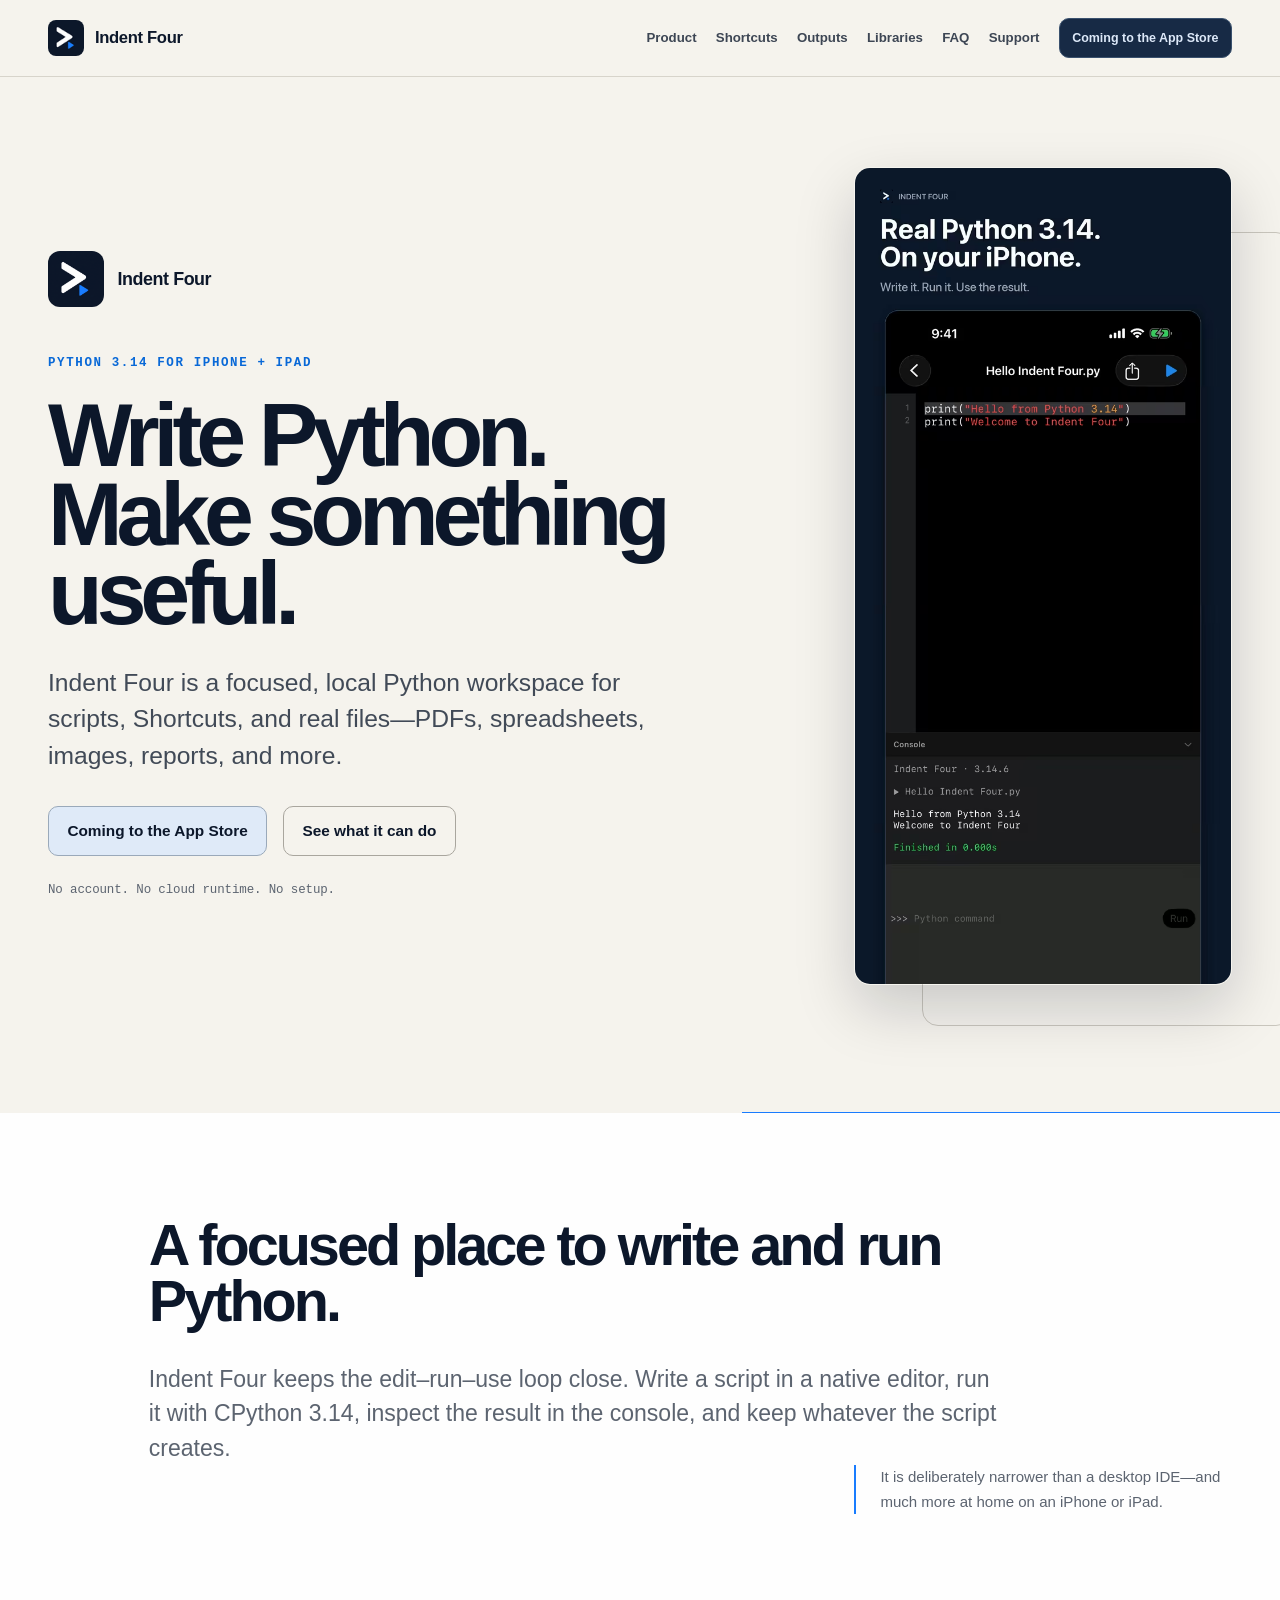
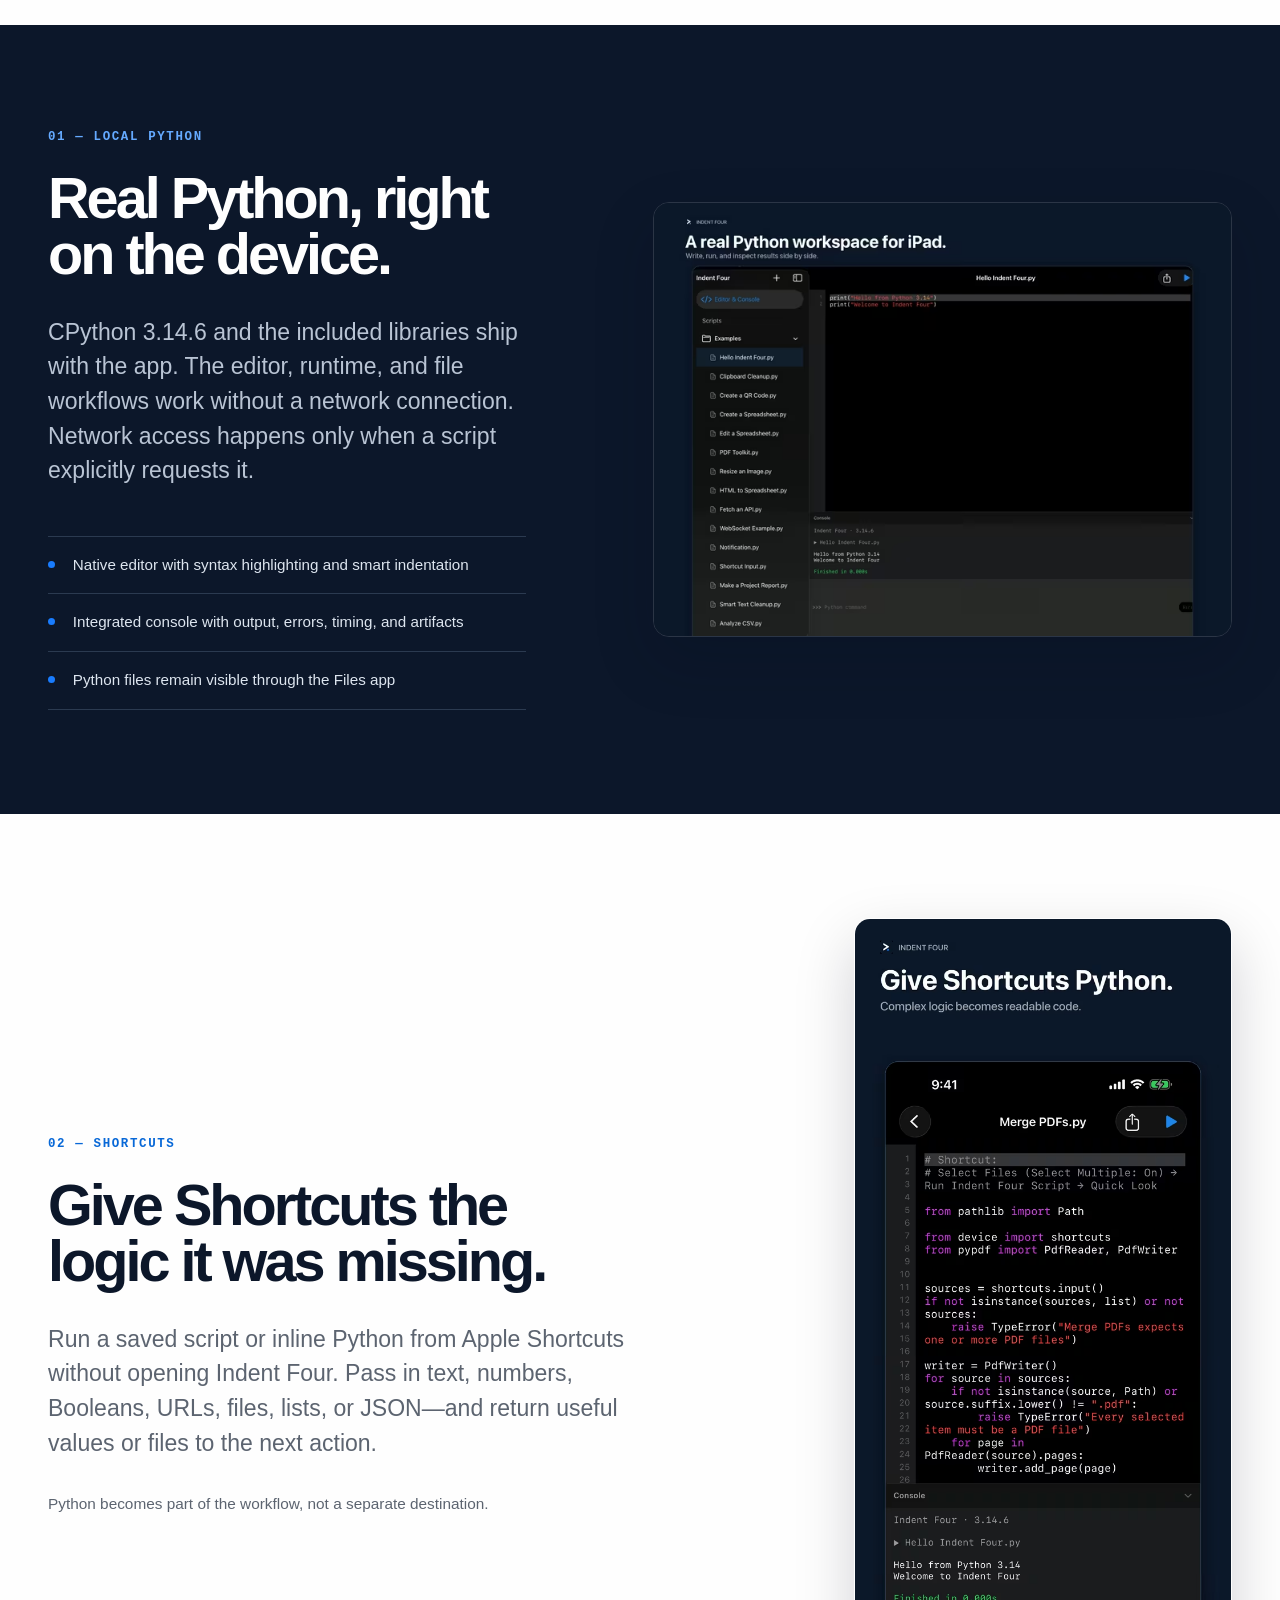
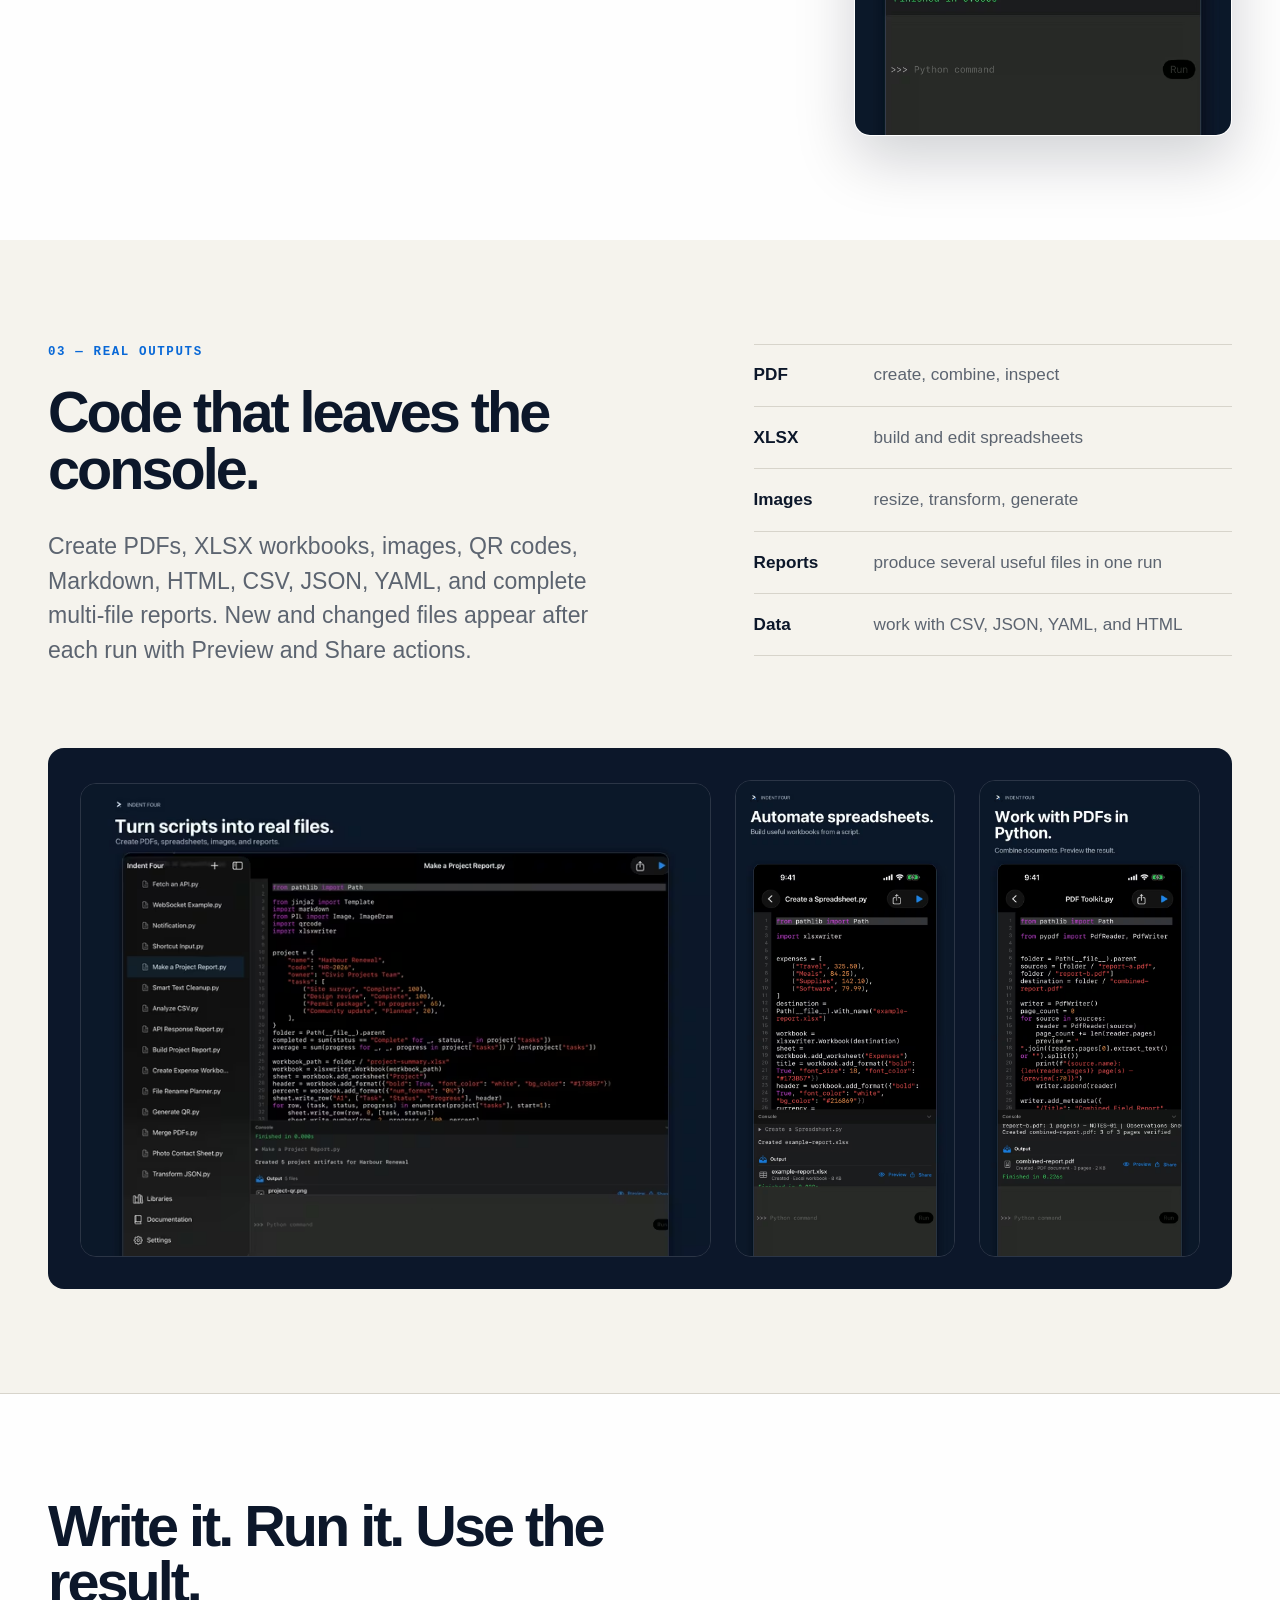
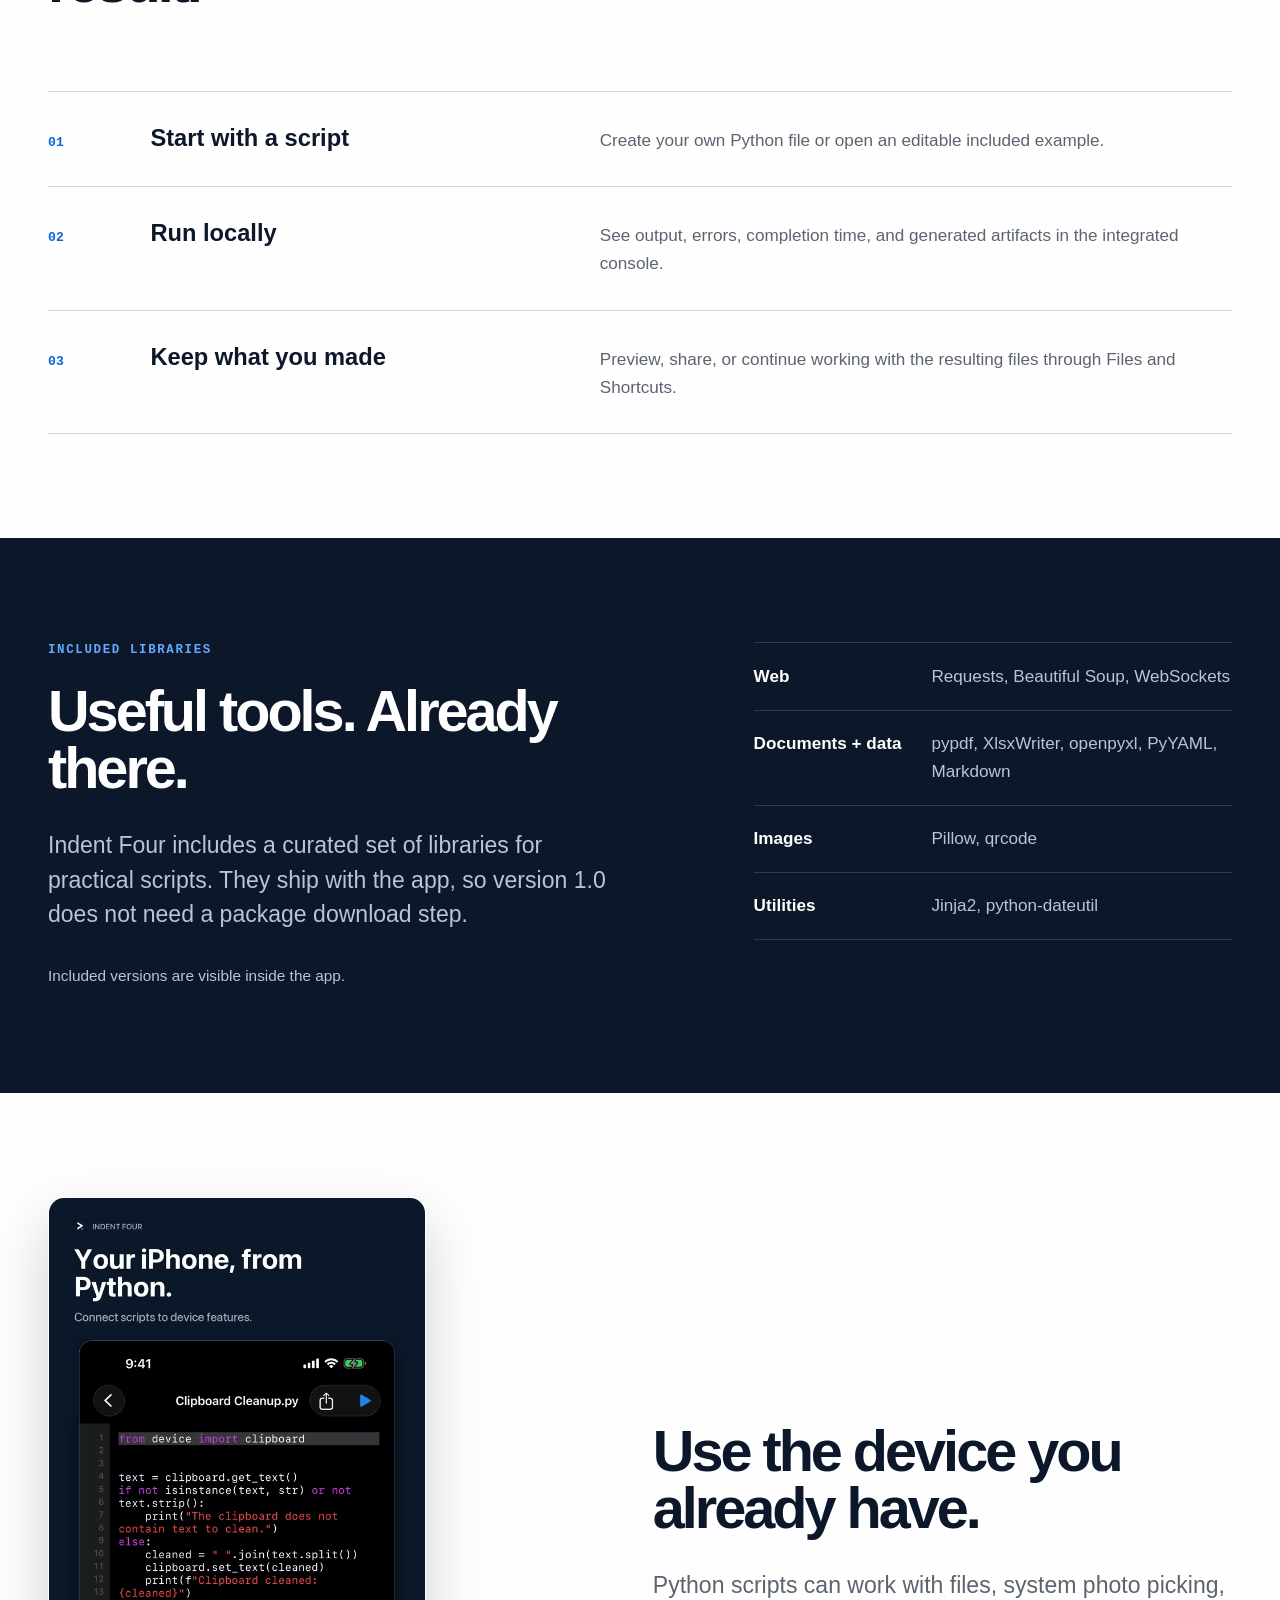
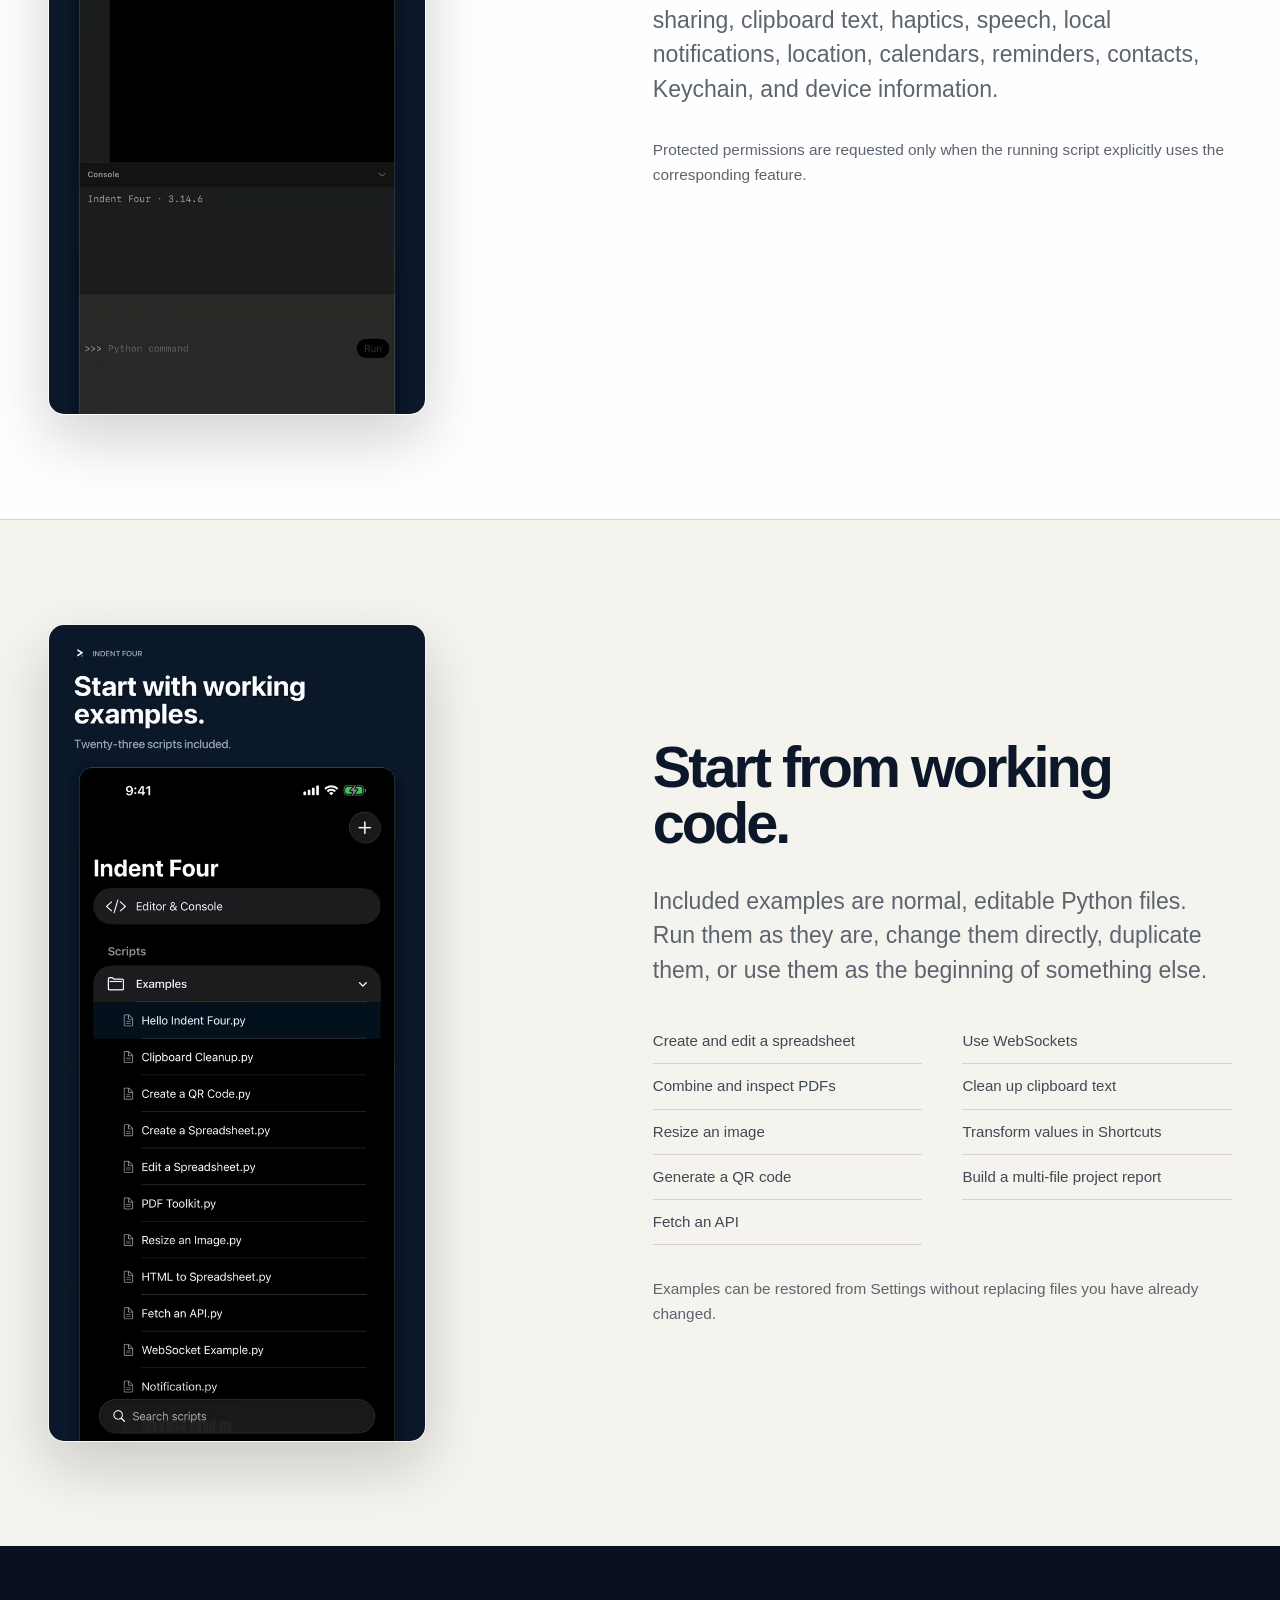
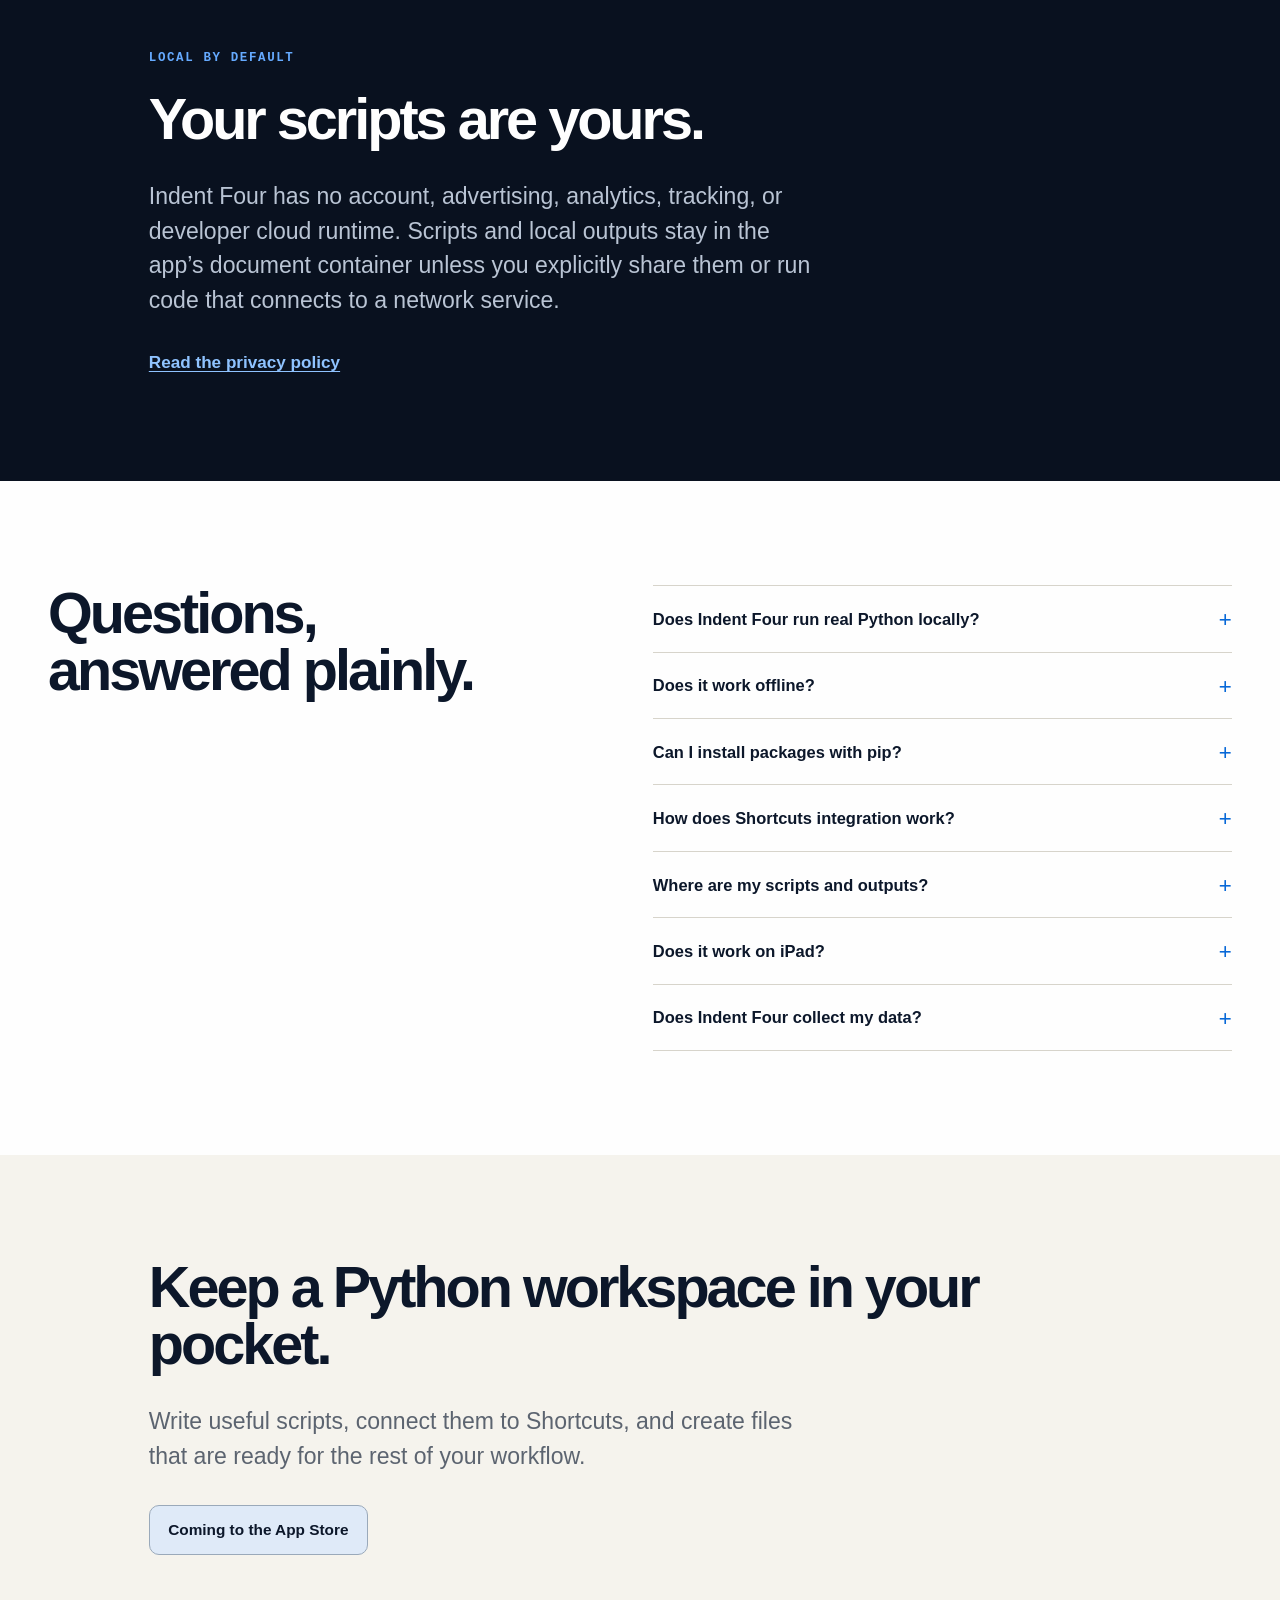
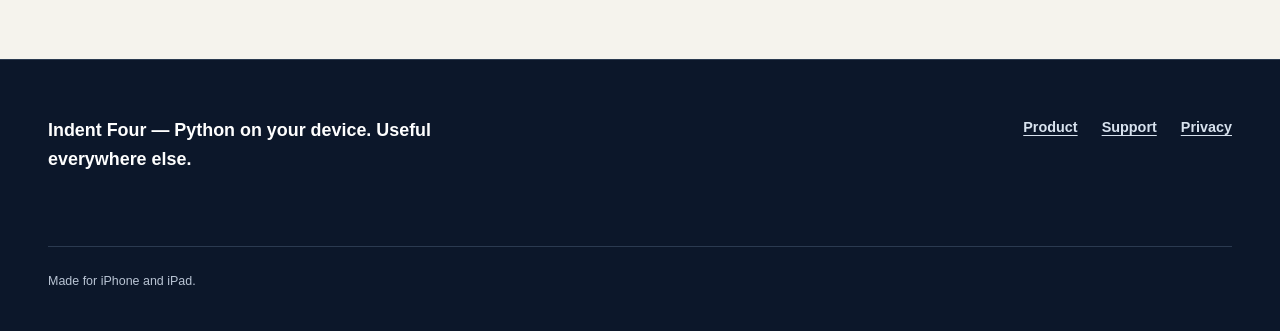
==== index.html @ c5162236 "Build Indent Four production website" ====
<!DOCTYPE html>
<html lang="en">
  <head>
    <meta charset="utf-8">
    <meta name="viewport" content="width=device-width, initial-scale=1">
    <script>document.documentElement.classList.add("js");</script>
    <title>Indent Four — Python 3.14 IDE for iPhone and iPad</title>
    <meta name="description" content="Write and run Python 3.14 locally, automate with Shortcuts, and create PDFs, spreadsheets, images, and reports on iPhone and iPad.">
    <link rel="canonical" href="https://indentfour.app/">

    <meta property="og:type" content="website">
    <meta property="og:site_name" content="Indent Four">
    <meta property="og:title" content="Indent Four — Python 3.14 IDE for iPhone and iPad">
    <meta property="og:description" content="Write and run Python 3.14 locally, automate with Shortcuts, and create PDFs, spreadsheets, images, and reports on iPhone and iPad.">
    <meta property="og:url" content="https://indentfour.app/">
    <meta property="og:image" content="https://indentfour.app/assets/images/social-card.png">
    <meta property="og:image:type" content="image/png">
    <meta property="og:image:width" content="1200">
    <meta property="og:image:height" content="630">
    <meta property="og:image:alt" content="Indent Four app icon beside a real iPad workspace screenshot">
    <meta name="twitter:card" content="summary_large_image">
    <meta name="twitter:title" content="Indent Four — Python 3.14 for iPhone and iPad">
    <meta name="twitter:description" content="Write and run Python locally, automate with Shortcuts, and create useful files.">
    <meta name="twitter:image" content="https://indentfour.app/assets/images/social-card.png">
    <meta name="twitter:image:alt" content="Indent Four app icon beside a real iPad workspace screenshot">

    <meta name="theme-color" content="#F5F3ED" media="(prefers-color-scheme: light)">
    <meta name="theme-color" content="#0C172A" media="(prefers-color-scheme: dark)">
    <meta name="apple-mobile-web-app-title" content="Indent Four">
    <link rel="icon" href="/favicon.ico" sizes="any">
    <link rel="icon" type="image/png" sizes="32x32" href="/assets/icons/favicon-32.png">
    <link rel="icon" type="image/png" sizes="16x16" href="/assets/icons/favicon-16.png">
    <link rel="apple-touch-icon" sizes="180x180" href="/assets/icons/apple-touch-icon.png">
    <link rel="manifest" href="/site.webmanifest">
    <link rel="stylesheet" href="/assets/site.css">

    <script type="application/ld+json">
      {
        "@context": "https://schema.org",
        "@type": "SoftwareApplication",
        "name": "Indent Four",
        "applicationCategory": "DeveloperApplication",
        "operatingSystem": "iOS 18 or later; iPadOS 18 or later",
        "url": "https://indentfour.app/"
      }
    </script>
    <script type="application/ld+json">
      {
        "@context": "https://schema.org",
        "@type": "FAQPage",
        "mainEntity": [
          {
            "@type": "Question",
            "name": "Does Indent Four run real Python locally?",
            "acceptedAnswer": {
              "@type": "Answer",
              "text": "Yes. The app includes CPython 3.14.6. Scripts execute on the device rather than being sent to a developer-operated server."
            }
          },
          {
            "@type": "Question",
            "name": "Does it work offline?",
            "acceptedAnswer": {
              "@type": "Answer",
              "text": "The editor, runtime, included libraries, examples, and local file workflows work offline. A script that calls a web API or another network service naturally requires a connection."
            }
          },
          {
            "@type": "Question",
            "name": "Can I install packages with pip?",
            "acceptedAnswer": {
              "@type": "Answer",
              "text": "Not in version 1.0. Indent Four includes a curated set of libraries that ship inside the signed app."
            }
          },
          {
            "@type": "Question",
            "name": "How does Shortcuts integration work?",
            "acceptedAnswer": {
              "@type": "Answer",
              "text": "Use “Run Indent Four Script” for a saved file or “Run Python Code” for inline code. Shortcuts can pass supported values and files into Python and receive values or files back."
            }
          },
          {
            "@type": "Question",
            "name": "Where are my scripts and outputs?",
            "acceptedAnswer": {
              "@type": "Answer",
              "text": "They are available under On My iPhone or On My iPad → Indent Four → Scripts in the Files app."
            }
          },
          {
            "@type": "Question",
            "name": "Does it work on iPad?",
            "acceptedAnswer": {
              "@type": "Answer",
              "text": "Yes. Indent Four has dedicated iPhone and iPad layouts and supports both portrait and landscape orientations where appropriate."
            }
          },
          {
            "@type": "Question",
            "name": "Does Indent Four collect my data?",
            "acceptedAnswer": {
              "@type": "Answer",
              "text": "No. The app has no analytics, advertising, tracking, accounts, or developer backend. Code you choose to run can communicate with services you specify."
            }
          }
        ]
      }
    </script>
  </head>
  <body>
    <a class="skip-link" href="#main-content">Skip to content</a>
    <header class="site-header">
      <div class="container header-inner">
        <a class="brand" href="/" aria-label="Indent Four home">
          <img src="/assets/icons/brand-48.png" width="48" height="48" alt="">
          <span>Indent Four</span>
        </a>
        <button class="nav-toggle" type="button" aria-expanded="false" aria-controls="primary-navigation" aria-label="Open navigation" data-nav-toggle>
          <span class="nav-toggle-lines" aria-hidden="true"></span>
        </button>
        <nav class="primary-nav" id="primary-navigation" aria-label="Primary" data-nav data-open="false">
          <ul class="nav-list">
            <li><a href="#product">Product</a></li>
            <li><a href="#shortcuts">Shortcuts</a></li>
            <li><a href="#outputs">Outputs</a></li>
            <li><a href="#libraries">Libraries</a></li>
            <li><a href="#faq">FAQ</a></li>
            <li><a href="/support/">Support</a></li>
            <li><span class="button release-status nav-cta">Coming to the App Store</span></li>
          </ul>
        </nav>
      </div>
    </header>

    <main id="main-content">
      <section class="hero" aria-labelledby="hero-heading">
        <div class="container grid-12 hero-grid">
          <div class="hero-copy">
            <div class="hero-product">
              <img src="/assets/icons/icon-192.png" width="192" height="192" alt="Indent Four app icon">
              <span>Indent Four</span>
            </div>
            <p class="eyebrow">Python 3.14 for iPhone + iPad</p>
            <h1 id="hero-heading">Write Python. Make something useful.</h1>
            <p class="hero-body">Indent Four is a focused, local Python workspace for scripts, Shortcuts, and real files—PDFs, spreadsheets, images, reports, and more.</p>
            <div class="button-row">
              <span class="button release-status nav-cta">Coming to the App Store</span>
              <a class="button button-secondary" href="#product">See what it can do</a>
            </div>
            <p class="hero-note">No account. No cloud runtime. No setup.</p>
          </div>
          <picture class="hero-visual">
            <source type="image/avif" srcset="/assets/images/hero-python-660.avif 660w, /assets/images/hero-python-990.avif 990w" sizes="(max-width: 620px) 80vw, (max-width: 1000px) 36vw, 30rem">
            <source type="image/webp" srcset="/assets/images/hero-python-660.webp 660w, /assets/images/hero-python-990.webp 990w" sizes="(max-width: 620px) 80vw, (max-width: 1000px) 36vw, 30rem">
            <img src="/assets/images/hero-python-990.png" width="990" height="2151" alt="Indent Four running a Python 3.14 script locally on iPhone" fetchpriority="high" decoding="async">
          </picture>
        </div>
      </section>

      <section class="section section-white intro" id="product" aria-labelledby="intro-heading">
        <div class="container grid-12">
          <div class="intro-copy">
            <h2 class="section-heading" id="intro-heading">A focused place to write and run Python.</h2>
            <p class="lead">Indent Four keeps the edit–run–use loop close. Write a script in a native editor, run it with CPython 3.14, inspect the result in the console, and keep whatever the script creates.</p>
          </div>
          <p class="intro-aside">It is deliberately narrower than a desktop IDE—and much more at home on an iPhone or iPad.</p>
        </div>
      </section>

      <section class="section section-dark" aria-labelledby="local-heading">
        <div class="container grid-12">
          <div class="feature-copy">
            <p class="kicker">01 — Local Python</p>
            <h2 class="section-heading" id="local-heading">Real Python, right on the device.</h2>
            <p class="lead">CPython 3.14.6 and the included libraries ship with the app. The editor, runtime, and file workflows work without a network connection. Network access happens only when a script explicitly requests it.</p>
            <ul class="proof-list">
              <li>Native editor with syntax highlighting and smart indentation</li>
              <li>Integrated console with output, errors, timing, and artifacts</li>
              <li>Python files remain visible through the Files app</li>
            </ul>
          </div>
          <div class="feature-visual">
            <picture>
              <source type="image/avif" srcset="/assets/images/workspace-ipad-720.avif 720w, /assets/images/workspace-ipad-1376.avif 1376w" sizes="(max-width: 1000px) calc(100vw - 2.4rem), 50vw">
              <source type="image/webp" srcset="/assets/images/workspace-ipad-720.webp 720w, /assets/images/workspace-ipad-1376.webp 1376w" sizes="(max-width: 1000px) calc(100vw - 2.4rem), 50vw">
              <img class="screenshot-landscape" src="/assets/images/workspace-ipad-1376.png" width="1376" height="1032" alt="Indent Four’s native editor, scripts sidebar, and integrated console on iPad" loading="lazy" decoding="async">
            </picture>
          </div>
        </div>
      </section>

      <section class="section section-white" id="shortcuts" aria-labelledby="shortcuts-heading">
        <div class="container grid-12">
          <div class="shortcuts-copy">
            <p class="kicker">02 — Shortcuts</p>
            <h2 class="section-heading" id="shortcuts-heading">Give Shortcuts the logic it was missing.</h2>
            <p class="lead">Run a saved script or inline Python from Apple Shortcuts without opening Indent Four. Pass in text, numbers, Booleans, URLs, files, lists, or JSON—and return useful values or files to the next action.</p>
            <p class="supporting">Python becomes part of the workflow, not a separate destination.</p>
          </div>
          <picture class="shortcuts-visual">
            <source type="image/avif" srcset="/assets/images/shortcuts-660.avif 660w, /assets/images/shortcuts-990.avif 990w" sizes="(max-width: 1000px) 70vw, 28rem">
            <source type="image/webp" srcset="/assets/images/shortcuts-660.webp 660w, /assets/images/shortcuts-990.webp 990w" sizes="(max-width: 1000px) 70vw, 28rem">
            <img class="screenshot-portrait" src="/assets/images/shortcuts-990.png" width="990" height="2151" alt="A Python script in Indent Four prepared to receive data from Apple Shortcuts" loading="lazy" decoding="async">
          </picture>
        </div>
      </section>

      <section class="section" id="outputs" aria-labelledby="outputs-heading">
        <div class="container grid-12">
          <div class="outputs-copy">
            <p class="kicker">03 — Real outputs</p>
            <h2 class="section-heading" id="outputs-heading">Code that leaves the console.</h2>
            <p class="lead">Create PDFs, XLSX workbooks, images, QR codes, Markdown, HTML, CSV, JSON, YAML, and complete multi-file reports. New and changed files appear after each run with Preview and Share actions.</p>
          </div>
          <ul class="output-list" aria-label="Output types">
            <li><strong>PDF</strong><span>create, combine, inspect</span></li>
            <li><strong>XLSX</strong><span>build and edit spreadsheets</span></li>
            <li><strong>Images</strong><span>resize, transform, generate</span></li>
            <li><strong>Reports</strong><span>produce several useful files in one run</span></li>
            <li><strong>Data</strong><span>work with CSV, JSON, YAML, and HTML</span></li>
          </ul>
          <div class="outputs-gallery" role="group" aria-label="Real Indent Four output workflows">
            <picture>
              <source type="image/avif" srcset="/assets/images/outputs-ipad-720.avif 720w, /assets/images/outputs-ipad-1376.avif 1376w" sizes="(max-width: 620px) calc(100vw - 3.8rem), 55vw">
              <source type="image/webp" srcset="/assets/images/outputs-ipad-720.webp 720w, /assets/images/outputs-ipad-1376.webp 1376w" sizes="(max-width: 620px) calc(100vw - 3.8rem), 55vw">
              <img class="screenshot-landscape" src="/assets/images/outputs-ipad-1376.png" width="1376" height="1032" alt="An iPad script producing a multi-file project report with output artifacts" loading="lazy" decoding="async">
            </picture>
            <picture>
              <source type="image/avif" srcset="/assets/images/spreadsheet-660.avif 660w">
              <source type="image/webp" srcset="/assets/images/spreadsheet-660.webp 660w">
              <img class="screenshot-portrait" src="/assets/images/spreadsheet-660.png" width="660" height="1434" alt="An Indent Four script creating a spreadsheet on iPhone" loading="lazy" decoding="async">
            </picture>
            <picture>
              <source type="image/avif" srcset="/assets/images/pdf-660.avif 660w">
              <source type="image/webp" srcset="/assets/images/pdf-660.webp 660w">
              <img class="screenshot-portrait" src="/assets/images/pdf-660.png" width="660" height="1434" alt="An Indent Four script combining and inspecting PDF files on iPhone" loading="lazy" decoding="async">
            </picture>
          </div>
        </div>
      </section>

      <section class="section section-white section-rule" aria-labelledby="workflow-heading">
        <div class="container grid-12">
          <div class="workflow-header">
            <h2 class="section-heading" id="workflow-heading">Write it. Run it. Use the result.</h2>
          </div>
          <ol class="workflow-list">
            <li>
              <h3>Start with a script</h3>
              <p>Create your own Python file or open an editable included example.</p>
            </li>
            <li>
              <h3>Run locally</h3>
              <p>See output, errors, completion time, and generated artifacts in the integrated console.</p>
            </li>
            <li>
              <h3>Keep what you made</h3>
              <p>Preview, share, or continue working with the resulting files through Files and Shortcuts.</p>
            </li>
          </ol>
        </div>
      </section>

      <section class="section section-dark" id="libraries" aria-labelledby="libraries-heading">
        <div class="container grid-12">
          <div class="libraries-header">
            <p class="kicker">Included libraries</p>
            <h2 class="section-heading" id="libraries-heading">Useful tools. Already there.</h2>
            <p class="lead">Indent Four includes a curated set of libraries for practical scripts. They ship with the app, so version 1.0 does not need a package download step.</p>
            <p class="supporting">Included versions are visible inside the app.</p>
          </div>
          <dl class="library-rows">
            <div class="library-row">
              <dt>Web</dt>
              <dd>Requests, Beautiful Soup, WebSockets</dd>
            </div>
            <div class="library-row">
              <dt>Documents + data</dt>
              <dd>pypdf, XlsxWriter, openpyxl, PyYAML, Markdown</dd>
            </div>
            <div class="library-row">
              <dt>Images</dt>
              <dd>Pillow, qrcode</dd>
            </div>
            <div class="library-row">
              <dt>Utilities</dt>
              <dd>Jinja2, python-dateutil</dd>
            </div>
          </dl>
        </div>
      </section>

      <section class="section section-white" aria-labelledby="device-heading">
        <div class="container grid-12">
          <picture class="device-visual">
            <source type="image/avif" srcset="/assets/images/device-660.avif 660w">
            <source type="image/webp" srcset="/assets/images/device-660.webp 660w">
            <img class="screenshot-portrait" src="/assets/images/device-660.png" width="660" height="1434" alt="Python using clipboard access through Indent Four’s device integrations" loading="lazy" decoding="async">
          </picture>
          <div class="device-copy">
            <h2 class="section-heading" id="device-heading">Use the device you already have.</h2>
            <p class="lead">Python scripts can work with files, system photo picking, sharing, clipboard text, haptics, speech, local notifications, location, calendars, reminders, contacts, Keychain, and device information.</p>
            <p class="supporting">Protected permissions are requested only when the running script explicitly uses the corresponding feature.</p>
          </div>
        </div>
      </section>

      <section class="section section-rule" aria-labelledby="examples-heading">
        <div class="container grid-12">
          <picture class="examples-visual">
            <source type="image/avif" srcset="/assets/images/examples-660.avif 660w">
            <source type="image/webp" srcset="/assets/images/examples-660.webp 660w">
            <img class="screenshot-portrait" src="/assets/images/examples-660.png" width="660" height="1434" alt="The editable included examples listed in Indent Four on iPhone" loading="lazy" decoding="async">
          </picture>
          <div class="examples-copy">
            <h2 class="section-heading" id="examples-heading">Start from working code.</h2>
            <p class="lead">Included examples are normal, editable Python files. Run them as they are, change them directly, duplicate them, or use them as the beginning of something else.</p>
            <ul class="example-list">
              <li>Create and edit a spreadsheet</li>
              <li>Combine and inspect PDFs</li>
              <li>Resize an image</li>
              <li>Generate a QR code</li>
              <li>Fetch an API</li>
              <li>Use WebSockets</li>
              <li>Clean up clipboard text</li>
              <li>Transform values in Shortcuts</li>
              <li>Build a multi-file project report</li>
            </ul>
            <p class="supporting">Examples can be restored from Settings without replacing files you have already changed.</p>
          </div>
        </div>
      </section>

      <section class="section section-dark privacy-callout" aria-labelledby="privacy-heading">
        <div class="container grid-12">
          <div class="privacy-copy">
            <p class="kicker">Local by default</p>
            <h2 class="section-heading" id="privacy-heading">Your scripts are yours.</h2>
            <p class="lead">Indent Four has no account, advertising, analytics, tracking, or developer cloud runtime. Scripts and local outputs stay in the app’s document container unless you explicitly share them or run code that connects to a network service.</p>
            <a class="text-link" href="/privacy/">Read the privacy policy</a>
          </div>
        </div>
      </section>

      <section class="section section-white" id="faq" aria-labelledby="faq-heading">
        <div class="container grid-12">
          <div class="faq-header">
            <h2 class="section-heading" id="faq-heading">Questions, answered plainly.</h2>
          </div>
          <div class="faq-list">
            <details>
              <summary>Does Indent Four run real Python locally?</summary>
              <p>Yes. The app includes CPython 3.14.6. Scripts execute on the device rather than being sent to a developer-operated server.</p>
            </details>
            <details>
              <summary>Does it work offline?</summary>
              <p>The editor, runtime, included libraries, examples, and local file workflows work offline. A script that calls a web API or another network service naturally requires a connection.</p>
            </details>
            <details>
              <summary>Can I install packages with pip?</summary>
              <p>Not in version 1.0. Indent Four includes a curated set of libraries that ship inside the signed app.</p>
            </details>
            <details>
              <summary>How does Shortcuts integration work?</summary>
              <p>Use “Run Indent Four Script” for a saved file or “Run Python Code” for inline code. Shortcuts can pass supported values and files into Python and receive values or files back.</p>
            </details>
            <details>
              <summary>Where are my scripts and outputs?</summary>
              <p>They are available under On My iPhone or On My iPad → Indent Four → Scripts in the Files app.</p>
            </details>
            <details>
              <summary>Does it work on iPad?</summary>
              <p>Yes. Indent Four has dedicated iPhone and iPad layouts and supports both portrait and landscape orientations where appropriate.</p>
            </details>
            <details>
              <summary>Does Indent Four collect my data?</summary>
              <p>No. The app has no analytics, advertising, tracking, accounts, or developer backend. Code you choose to run can communicate with services you specify.</p>
            </details>
          </div>
        </div>
      </section>

      <section class="section final-cta" aria-labelledby="final-heading">
        <div class="container grid-12">
          <div class="final-cta-inner">
            <h2 class="section-heading" id="final-heading">Keep a Python workspace in your pocket.</h2>
            <p class="lead">Write useful scripts, connect them to Shortcuts, and create files that are ready for the rest of your workflow.</p>
            <div class="button-row"><span class="button release-status nav-cta">Coming to the App Store</span></div>
          </div>
        </div>
      </section>
    </main>

    <footer class="site-footer">
      <div class="container">
        <div class="footer-main">
          <p class="footer-product">Indent Four — Python on your device. Useful everywhere else.</p>
          <nav class="footer-nav" aria-label="Footer">
            <a href="/#product">Product</a>
            <a href="/support/">Support</a>
            <a href="/privacy/">Privacy</a>

          </nav>
        </div>
        <div class="footer-meta">

          <p>Made for iPhone and iPad.</p>
        </div>
      </div>
    </footer>
    <script src="/assets/site.js" defer></script>
  </body>
</html>
---- assets/site.css ----
:root {
  color-scheme: light;
  --ink: #0c172a;
  --ink-soft: #17253b;
  --accent: #197cfe;
  --accent-strong: #0868d7;
  --paper: #f5f3ed;
  --white: #fefefe;
  --text: #182235;
  --quiet: #5c6470;
  --quiet-dark: #b9c4d4;
  --rule: #d7d4cb;
  --rule-dark: #2b3a50;
  --focus: #f5b800;
  --success-soft: #dfeaf8;
  --font-sans: -apple-system, BlinkMacSystemFont, "SF Pro Display", "SF Pro Text", Inter, sans-serif;
  --font-mono: "SFMono-Regular", "SF Mono", ui-monospace, Menlo, Monaco, Consolas, monospace;
  --space-1: 0.5rem;
  --space-2: 0.75rem;
  --space-3: 1rem;
  --space-4: 1.5rem;
  --space-5: 2rem;
  --space-6: 3rem;
  --space-7: 4.5rem;
  --space-8: 6.5rem;
  --radius-sm: 12px;
  --radius: 16px;
  --container: 78rem;
  --gutter: clamp(1.25rem, 4vw, 3rem);
  --header-height: 4.75rem;
  --shadow-image: 0 24px 60px rgba(3, 12, 26, 0.18);
}

*,
*::before,
*::after {
  box-sizing: border-box;
}

html {
  scroll-behavior: smooth;
  scroll-padding-top: calc(var(--header-height) + 1.25rem);
  background: var(--paper);
}

body {
  margin: 0;
  min-width: 0;
  background: var(--paper);
  color: var(--text);
  font-family: var(--font-sans);
  font-size: clamp(1rem, 0.975rem + 0.12vw, 1.08rem);
  line-height: 1.62;
  text-rendering: optimizeLegibility;
  -webkit-font-smoothing: antialiased;
}

body.nav-open {
  overflow: hidden;
}

img {
  display: block;
  max-width: 100%;
  height: auto;
}

a {
  color: inherit;
  text-decoration-thickness: 0.08em;
  text-underline-offset: 0.2em;
}

a:hover {
  text-decoration-color: var(--accent);
}

button,
input,
textarea,
select {
  font: inherit;
}

:focus-visible {
  outline: 3px solid var(--focus);
  outline-offset: 4px;
}

::selection {
  background: var(--accent);
  color: var(--white);
}

.skip-link {
  position: fixed;
  z-index: 1000;
  top: 0.75rem;
  left: 0.75rem;
  padding: 0.7rem 1rem;
  transform: translateY(-180%);
  border-radius: 8px;
  background: var(--white);
  color: var(--ink);
  font-weight: 750;
}

.skip-link:focus {
  transform: translateY(0);
}

.container {
  width: min(calc(100% - (2 * var(--gutter))), var(--container));
  margin-inline: auto;
}

.grid-12 {
  display: grid;
  grid-template-columns: repeat(12, minmax(0, 1fr));
  column-gap: clamp(1rem, 2vw, 1.75rem);
}

.section {
  padding-block: clamp(4.75rem, 9vw, var(--space-8));
}

.section-white {
  background: var(--white);
}

.section-dark {
  background: var(--ink);
  color: var(--white);
}

.section-rule {
  border-top: 1px solid var(--rule);
}

.section-heading {
  margin: 0;
  color: var(--ink);
  font-size: clamp(2.3rem, 4.5vw, 4.6rem);
  font-weight: 740;
  letter-spacing: -0.052em;
  line-height: 0.98;
}

.section-dark .section-heading {
  color: var(--white);
}

.kicker,
.eyebrow {
  margin: 0 0 var(--space-4);
  color: var(--accent-strong);
  font-family: var(--font-mono);
  font-size: 0.78rem;
  font-weight: 700;
  letter-spacing: 0.13em;
  line-height: 1.35;
  text-transform: uppercase;
}

.section-dark .kicker,
.section-dark .eyebrow {
  color: #65aaff;
}

.lead {
  max-width: 42rem;
  margin: var(--space-5) 0 0;
  color: var(--quiet);
  font-size: clamp(1.13rem, 1rem + 0.55vw, 1.45rem);
  line-height: 1.5;
}

.section-dark .lead {
  color: var(--quiet-dark);
}

.supporting {
  max-width: 40rem;
  margin: var(--space-5) 0 0;
  color: var(--quiet);
  font-size: 0.96rem;
}

.section-dark .supporting {
  color: var(--quiet-dark);
}

.text-link {
  color: #075cac;
  font-weight: 720;
}

.section-dark .text-link {
  color: #8fc3ff;
}

.button-row {
  display: flex;
  flex-wrap: wrap;
  align-items: center;
  gap: var(--space-3);
  margin-top: var(--space-5);
}

.button {
  display: inline-flex;
  min-height: 3.1rem;
  align-items: center;
  justify-content: center;
  padding: 0.78rem 1.15rem;
  border: 1px solid transparent;
  border-radius: 10px;
  font-size: 0.96rem;
  font-weight: 720;
  line-height: 1.2;
  text-align: center;
  text-decoration: none;
  transition: transform 180ms ease, background-color 180ms ease, border-color 180ms ease;
}

a.button:hover {
  transform: translateY(-2px);
  text-decoration: none;
}

.button-primary {
  background: var(--accent-strong);
  color: var(--white);
}

.button-primary:hover {
  background: #005cc4;
}

.button-secondary {
  border-color: #a9a69e;
  background: transparent;
  color: var(--ink);
}

.button-secondary:hover {
  border-color: var(--ink);
}

.section-dark .button-secondary {
  border-color: #52627a;
  color: var(--white);
}

.release-status {
  border-color: #9aa9ba;
  background: var(--success-soft);
  color: var(--ink);
  cursor: default;
}

.section-dark .release-status,
.site-header .release-status {
  border-color: #3a516e;
  background: #172a45;
  color: #dce8f8;
}

/* Header */
.site-header {
  position: sticky;
  z-index: 50;
  top: 0;
  min-height: var(--header-height);
  border-bottom: 1px solid var(--rule);
  background: rgba(245, 243, 237, 0.97);
}

.header-inner {
  position: relative;
  display: flex;
  min-height: var(--header-height);
  align-items: center;
  gap: var(--space-4);
}

.brand {
  display: inline-flex;
  flex: 0 0 auto;
  align-items: center;
  gap: 0.68rem;
  color: var(--ink);
  font-size: 1.04rem;
  font-weight: 760;
  letter-spacing: -0.02em;
  text-decoration: none;
}

.brand:hover {
  text-decoration: none;
}

.brand img {
  width: 2.25rem;
  height: 2.25rem;
  border-radius: 8px;
}

.primary-nav {
  margin-left: auto;
}

.nav-list {
  display: flex;
  align-items: center;
  gap: clamp(0.75rem, 1.5vw, 1.4rem);
  margin: 0;
  padding: 0;
  list-style: none;
}

.nav-list a {
  display: inline-flex;
  align-items: center;
  min-height: 2.75rem;
  color: #3d4654;
  font-size: 0.83rem;
  font-weight: 680;
  text-decoration: none;
}

.nav-list a:hover {
  color: var(--ink);
}

.nav-list .nav-cta,
.nav-list .release-status {
  min-height: 2.45rem;
  padding: 0.56rem 0.78rem;
  font-size: 0.78rem;
}

.nav-toggle {
  display: none;
  width: 2.75rem;
  height: 2.75rem;
  margin-left: auto;
  align-items: center;
  justify-content: center;
  border: 1px solid #aaa79f;
  border-radius: 9px;
  background: transparent;
  color: var(--ink);
  cursor: pointer;
}

.nav-toggle-lines,
.nav-toggle-lines::before,
.nav-toggle-lines::after {
  display: block;
  width: 1.12rem;
  height: 2px;
  background: currentColor;
  content: "";
  transition: transform 180ms ease;
}

.nav-toggle-lines::before {
  transform: translateY(-5px);
}

.nav-toggle-lines::after {
  transform: translateY(3px);
}

.nav-toggle[aria-expanded="true"] .nav-toggle-lines {
  background: transparent;
}

.nav-toggle[aria-expanded="true"] .nav-toggle-lines::before {
  transform: translateY(0) rotate(45deg);
}

.nav-toggle[aria-expanded="true"] .nav-toggle-lines::after {
  transform: translateY(-2px) rotate(-45deg);
}

/* Hero */
.hero {
  position: relative;
  overflow: clip;
  padding-block: clamp(3.5rem, 7vw, 7rem) clamp(5rem, 10vw, 8.5rem);
}

.hero::after {
  position: absolute;
  z-index: 0;
  right: -8vw;
  bottom: 0;
  width: min(50vw, 48rem);
  height: 1px;
  background: var(--accent);
  content: "";
}

.hero-grid {
  position: relative;
  z-index: 1;
  align-items: center;
}

.hero-copy {
  grid-column: 1 / span 7;
  padding-right: clamp(0rem, 3vw, 2rem);
}

.hero-product {
  display: flex;
  align-items: center;
  gap: 0.85rem;
  margin-bottom: var(--space-6);
  color: var(--ink);
  font-size: 1.12rem;
  font-weight: 760;
  letter-spacing: -0.025em;
}

.hero-product img {
  width: 3.5rem;
  height: 3.5rem;
  border-radius: var(--radius-sm);
}

.hero h1 {
  max-width: 49rem;
  margin: 0;
  color: var(--ink);
  font-size: clamp(3.35rem, 7vw, 7.25rem);
  font-weight: 760;
  letter-spacing: -0.068em;
  line-height: 0.88;
}

.hero-body {
  max-width: 42rem;
  margin: var(--space-5) 0 0;
  color: #414a57;
  font-size: clamp(1.16rem, 1.02rem + 0.65vw, 1.55rem);
  line-height: 1.48;
}

.hero-note {
  margin: var(--space-4) 0 0;
  color: var(--quiet);
  font-family: var(--font-mono);
  font-size: 0.78rem;
  letter-spacing: -0.01em;
}

.hero-visual {
  position: relative;
  grid-column: 9 / -1;
  justify-self: center;
  width: min(100%, 30rem);
}

.hero-visual::before {
  position: absolute;
  z-index: -1;
  top: 8%;
  right: -16%;
  bottom: -5%;
  left: 18%;
  border: 1px solid #c9c6bd;
  border-radius: var(--radius);
  content: "";
}

.hero-visual img,
.screenshot-landscape,
.screenshot-portrait {
  border: 1px solid rgba(255, 255, 255, 0.13);
  border-radius: var(--radius);
  box-shadow: var(--shadow-image);
}

/* Introduction */
.intro-copy {
  grid-column: 2 / span 9;
}

.intro .section-heading {
  max-width: 58rem;
}

.intro .lead {
  max-width: 53rem;
}

.intro-aside {
  grid-column: 9 / -1;
  align-self: end;
  margin: 0 0 0.45rem;
  padding-left: var(--space-4);
  border-left: 2px solid var(--accent);
  color: var(--quiet);
  font-size: 0.94rem;
}

/* Feature sections */
.feature-copy {
  grid-column: 1 / span 5;
  align-self: center;
}

.feature-copy .section-heading {
  max-width: 34rem;
}

.feature-visual {
  grid-column: 7 / -1;
  align-self: center;
}

.feature-visual-wide {
  grid-column: 1 / -1;
  margin-top: clamp(3rem, 7vw, 5rem);
}

.proof-list {
  margin: var(--space-6) 0 0;
  padding: 0;
  border-top: 1px solid var(--rule-dark);
  list-style: none;
}

.proof-list li {
  position: relative;
  padding: 1rem 0 1rem 1.55rem;
  border-bottom: 1px solid var(--rule-dark);
  color: #dde5ef;
  font-size: 0.95rem;
}

.proof-list li::before {
  position: absolute;
  top: 1.5rem;
  left: 0;
  width: 0.45rem;
  height: 0.45rem;
  border-radius: 50%;
  background: var(--accent);
  content: "";
}

.dark-visual-field {
  padding: clamp(1rem, 2.5vw, 2rem);
  border: 1px solid var(--rule-dark);
  border-radius: var(--radius);
  background: #09111f;
}

.shortcuts-copy {
  grid-column: 1 / span 6;
  align-self: center;
}

.shortcuts-visual {
  grid-column: 9 / -1;
  justify-self: center;
  width: min(100%, 28rem);
}

/* Outputs */
.outputs-copy {
  grid-column: 1 / span 6;
}

.output-list {
  grid-column: 8 / -1;
  margin: 0;
  padding: 0;
  border-top: 1px solid var(--rule);
  list-style: none;
}

.output-list li {
  display: grid;
  grid-template-columns: 6.5rem 1fr;
  gap: 1rem;
  padding: 1.05rem 0;
  border-bottom: 1px solid var(--rule);
}

.output-list strong {
  color: var(--ink);
  font-weight: 760;
}

.output-list span {
  color: var(--quiet);
}

.outputs-gallery {
  display: grid;
  grid-column: 1 / -1;
  grid-template-columns: minmax(0, 2fr) repeat(2, minmax(0, 0.7fr));
  gap: clamp(0.75rem, 2vw, 1.5rem);
  align-items: end;
  margin-top: clamp(3rem, 7vw, 5rem);
  padding: clamp(1rem, 2.5vw, 2rem);
  border-radius: var(--radius);
  background: var(--ink);
}

.outputs-gallery .screenshot-landscape,
.outputs-gallery .screenshot-portrait {
  width: 100%;
  box-shadow: none;
}

/* Workflow */
.workflow-header {
  grid-column: 1 / span 7;
}

.workflow-list {
  grid-column: 1 / -1;
  margin: clamp(3rem, 7vw, 5rem) 0 0;
  padding: 0;
  counter-reset: workflow;
  list-style: none;
}

.workflow-list li {
  display: grid;
  grid-template-columns: 4rem minmax(11rem, 0.65fr) minmax(0, 1fr);
  gap: clamp(1rem, 3vw, 3rem);
  align-items: baseline;
  padding: clamp(1.35rem, 2.5vw, 2rem) 0;
  border-top: 1px solid var(--rule);
  counter-increment: workflow;
}

.workflow-list li:last-child {
  border-bottom: 1px solid var(--rule);
}

.workflow-list li::before {
  color: var(--accent-strong);
  content: "0" counter(workflow);
  font-family: var(--font-mono);
  font-size: 0.82rem;
  font-weight: 700;
}

.workflow-list h3,
.workflow-list p {
  margin: 0;
}

.workflow-list h3 {
  color: var(--ink);
  font-size: clamp(1.2rem, 1rem + 0.6vw, 1.55rem);
  line-height: 1.25;
}

.workflow-list p {
  max-width: 38rem;
  color: var(--quiet);
}

/* Libraries */
.libraries-header {
  grid-column: 1 / span 6;
}

.library-rows {
  grid-column: 8 / -1;
  margin: 0;
  border-top: 1px solid var(--rule-dark);
}

.library-row {
  display: grid;
  grid-template-columns: minmax(8rem, 0.7fr) 1.3fr;
  gap: 1rem;
  padding: 1.2rem 0;
  border-bottom: 1px solid var(--rule-dark);
}

.library-row dt {
  color: var(--white);
  font-weight: 720;
}

.library-row dd {
  margin: 0;
  color: var(--quiet-dark);
}

/* Device and examples */
.device-visual,
.examples-visual {
  grid-column: 1 / span 4;
  justify-self: center;
  width: min(100%, 28rem);
}

.device-copy,
.examples-copy {
  grid-column: 7 / -1;
  align-self: center;
}

.example-list {
  columns: 2;
  gap: 2.5rem;
  margin: var(--space-5) 0 0;
  padding: 0;
  list-style: none;
}

.example-list li {
  break-inside: avoid;
  padding: 0.62rem 0;
  border-bottom: 1px solid var(--rule);
  color: #3f4855;
  font-size: 0.94rem;
}

/* Privacy */
.privacy-callout {
  background: #09111f;
}

.privacy-copy {
  grid-column: 2 / span 9;
}

.privacy-copy .section-heading {
  max-width: 40rem;
}

.privacy-copy .text-link {
  display: inline-block;
  margin-top: var(--space-5);
}

/* FAQ */
.faq-header {
  grid-column: 1 / span 5;
}

.faq-list {
  grid-column: 7 / -1;
  border-top: 1px solid var(--rule);
}

.faq-list details {
  border-bottom: 1px solid var(--rule);
}

.faq-list summary {
  position: relative;
  padding: 1.35rem 3rem 1.35rem 0;
  color: var(--ink);
  cursor: pointer;
  font-size: 1.03rem;
  font-weight: 720;
  line-height: 1.35;
  list-style: none;
}

.faq-list summary::-webkit-details-marker {
  display: none;
}

.faq-list summary::after {
  position: absolute;
  top: 1.25rem;
  right: 0;
  color: var(--accent-strong);
  content: "+";
  font-family: var(--font-mono);
  font-size: 1.4rem;
  font-weight: 500;
}

.faq-list details[open] summary::after {
  content: "−";
}

.faq-list details p {
  max-width: 42rem;
  margin: -0.15rem 0 1.5rem;
  color: var(--quiet);
}

/* Final CTA */
.final-cta-inner {
  grid-column: 2 / span 9;
}

.final-cta .section-heading {
  max-width: 54rem;
}

/* Footer */
.site-footer {
  padding-block: 3.5rem 2.5rem;
  border-top: 1px solid var(--rule-dark);
  background: var(--ink);
  color: var(--white);
}

.footer-main {
  display: grid;
  grid-template-columns: 1.3fr 1fr;
  gap: var(--space-6);
  align-items: start;
}

.footer-product {
  max-width: 30rem;
  margin: 0;
  color: var(--white);
  font-size: 1.12rem;
  font-weight: 680;
}

.footer-nav {
  display: flex;
  flex-wrap: wrap;
  justify-content: flex-end;
  gap: 0.75rem 1.5rem;
}

.footer-nav a {
  color: #d8e2ee;
  font-size: 0.9rem;
  font-weight: 620;
}

.footer-meta {
  display: flex;
  flex-wrap: wrap;
  justify-content: space-between;
  gap: 0.5rem 2rem;
  margin-top: var(--space-7);
  padding-top: var(--space-4);
  border-top: 1px solid var(--rule-dark);
  color: var(--quiet-dark);
  font-size: 0.78rem;
}

.footer-meta p {
  margin: 0;
}

/* Interior pages */
.page-hero {
  padding-block: clamp(3.5rem, 8vw, 6rem) clamp(3rem, 6vw, 4.5rem);
  border-bottom: 1px solid var(--rule);
}

.page-hero-content {
  max-width: 58rem;
}

.page-hero h1,
.error-page h1 {
  margin: 0;
  color: var(--ink);
  font-size: clamp(3rem, 7vw, 6.8rem);
  font-weight: 760;
  letter-spacing: -0.065em;
  line-height: 0.92;
}

.page-hero .lead {
  max-width: 50rem;
}

.effective-date {
  margin: var(--space-4) 0 0;
  color: var(--quiet);
  font-family: var(--font-mono);
  font-size: 0.82rem;
}

.prose-layout {
  display: grid;
  grid-template-columns: minmax(10rem, 0.34fr) minmax(0, 0.66fr);
  gap: clamp(2rem, 7vw, 7rem);
}

.prose-index {
  align-self: start;
  color: var(--quiet);
  font-family: var(--font-mono);
  font-size: 0.76rem;
  letter-spacing: 0.08em;
  text-transform: uppercase;
}

.prose-index p {
  margin: 0;
}

.prose {
  max-width: 47rem;
}

.prose section + section {
  margin-top: clamp(3rem, 7vw, 5rem);
  padding-top: clamp(2.25rem, 4vw, 3.5rem);
  border-top: 1px solid var(--rule);
}

.prose h2 {
  margin: 0 0 var(--space-4);
  color: var(--ink);
  font-size: clamp(1.65rem, 1.25rem + 1.4vw, 2.45rem);
  letter-spacing: -0.035em;
  line-height: 1.08;
}

.prose h3 {
  margin: 0 0 0.45rem;
  color: var(--ink);
  font-size: 1.1rem;
  letter-spacing: -0.015em;
}

.prose p {
  margin: 0;
  color: #4c5561;
}

.prose p + p {
  margin-top: var(--space-3);
}

.support-item {
  padding: 1.4rem 0;
  border-bottom: 1px solid var(--rule);
}

.support-item:first-of-type {
  border-top: 1px solid var(--rule);
}

.contact-status {
  display: inline-block;
  margin-top: var(--space-4) !important;
  padding-left: 1rem;
  border-left: 2px solid var(--accent);
  color: var(--quiet) !important;
  font-size: 0.92rem;
}

.error-page {
  display: grid;
  min-height: calc(100svh - var(--header-height));
  place-items: center;
  padding-block: 4rem;
}

.error-layout {
  align-items: center;
}

.error-copy {
  grid-column: 1 / span 7;
}

.error-mark {
  grid-column: 9 / -1;
  color: var(--accent);
  font-family: var(--font-mono);
  font-size: clamp(7rem, 18vw, 16rem);
  font-weight: 750;
  letter-spacing: -0.1em;
  line-height: 0.75;
}

@media (max-width: 1100px) {
  .nav-list {
    gap: 0.75rem;
  }

  .hero-copy {
    grid-column: 1 / span 7;
  }

  .hero-visual {
    grid-column: 9 / -1;
  }
}

@media (max-width: 1000px) {
  :root {
    --header-height: 4.25rem;
  }

  .grid-12 {
    grid-template-columns: repeat(8, minmax(0, 1fr));
  }

  .header-inner {
    min-height: var(--header-height);
  }

  .brand img {
    width: 2rem;
    height: 2rem;
  }

  .primary-nav {
    width: 100%;
    margin: 0;
    padding-bottom: 0.75rem;
    overflow-x: auto;
  }

  .header-inner {
    flex-wrap: wrap;
  }

  .nav-list {
    width: max-content;
  }

  .js .header-inner {
    flex-wrap: nowrap;
  }

  .js .nav-toggle {
    display: inline-flex;
  }

  .js .primary-nav {
    position: absolute;
    top: calc(100% + 1px);
    right: calc(-1 * var(--gutter));
    left: calc(-1 * var(--gutter));
    display: none;
    width: auto;
    max-height: calc(100svh - var(--header-height));
    padding: 1rem var(--gutter) 1.25rem;
    overflow-y: auto;
    border-bottom: 1px solid var(--rule);
    background: var(--paper);
  }

  .js .primary-nav[data-open="true"] {
    display: block;
  }

  .js .nav-list {
    display: grid;
    width: auto;
    gap: 0;
  }

  .js .nav-list a {
    min-height: 3rem;
    border-bottom: 1px solid var(--rule);
    font-size: 0.96rem;
  }

  .js .nav-list .nav-cta,
  .js .nav-list .release-status {
    width: 100%;
    margin-top: 0.75rem;
    border: 1px solid #9aa9ba;
    font-size: 0.92rem;
  }

  .hero-copy {
    grid-column: 1 / span 5;
  }

  .hero-visual {
    grid-column: 6 / -1;
  }

  .hero h1 {
    font-size: clamp(3.4rem, 9.5vw, 5.6rem);
  }

  .intro-copy,
  .intro-aside,
  .feature-copy,
  .feature-visual,
  .feature-visual-wide,
  .shortcuts-copy,
  .shortcuts-visual,
  .outputs-copy,
  .output-list,
  .outputs-gallery,
  .workflow-header,
  .workflow-list,
  .libraries-header,
  .library-rows,
  .device-visual,
  .device-copy,
  .examples-visual,
  .examples-copy,
  .privacy-copy,
  .faq-header,
  .faq-list,
  .final-cta-inner,
  .error-copy,
  .error-mark {
    grid-column: 1 / -1;
  }

  .intro-aside {
    max-width: 38rem;
    margin-top: var(--space-5);
  }

  .feature-visual,
  .shortcuts-visual,
  .output-list,
  .device-copy,
  .examples-copy,
  .faq-list {
    margin-top: var(--space-6);
  }

  .shortcuts-visual,
  .device-visual,
  .examples-visual {
    width: min(70vw, 28rem);
  }

  .outputs-gallery {
    grid-template-columns: minmax(0, 1.65fr) repeat(2, minmax(0, 0.7fr));
  }

  .footer-main {
    grid-template-columns: 1fr;
  }

  .footer-nav {
    justify-content: flex-start;
  }

  .prose-layout {
    grid-template-columns: 1fr;
    gap: var(--space-5);
  }

  .error-mark {
    margin-top: var(--space-6);
  }
}

@media (max-width: 620px) {
  :root {
    --gutter: 1.2rem;
    --space-8: 5rem;
  }

  .grid-12 {
    display: block;
  }

  .section {
    padding-block: 4.5rem;
  }

  .hero {
    padding-top: 3rem;
  }

  .hero-product {
    margin-bottom: var(--space-5);
  }

  .hero-product img {
    width: 3rem;
    height: 3rem;
  }

  .hero h1 {
    font-size: clamp(3.25rem, 16vw, 5rem);
  }

  .hero-visual {
    width: min(80vw, 25rem);
    margin: 3.5rem auto 0;
  }

  .hero-visual::before {
    right: -8%;
    left: 10%;
  }

  .button-row {
    align-items: stretch;
  }

  .button-row .button {
    flex: 1 1 100%;
  }

  .shortcuts-visual,
  .device-visual,
  .examples-visual {
    width: min(83vw, 25rem);
    margin-inline: auto;
  }

  .outputs-gallery {
    grid-template-columns: repeat(2, minmax(0, 1fr));
  }

  .outputs-gallery picture:first-child {
    grid-column: 1 / -1;
  }

  .output-list li {
    grid-template-columns: 5.25rem 1fr;
  }

  .workflow-list li {
    grid-template-columns: 2.5rem 1fr;
    gap: 0.7rem 1rem;
  }

  .workflow-list p {
    grid-column: 2;
  }

  .library-row {
    grid-template-columns: 1fr;
    gap: 0.25rem;
  }

  .example-list {
    columns: 1;
  }

  .footer-meta {
    display: grid;
  }

  .page-hero h1,
  .error-page h1 {
    font-size: clamp(3rem, 15vw, 4.8rem);
  }
}

@media (max-width: 360px) {
  :root {
    --gutter: 1rem;
  }

  .brand {
    font-size: 0.96rem;
  }

  .hero h1 {
    font-size: 3.35rem;
  }

  .section-heading {
    font-size: 2.25rem;
  }

  .outputs-gallery {
    padding: 0.7rem;
    gap: 0.55rem;
  }
}

@media (prefers-reduced-motion: reduce) {
  html {
    scroll-behavior: auto;
  }

  *,
  *::before,
  *::after {
    scroll-behavior: auto !important;
    transition-duration: 0.01ms !important;
  }
}

@media (forced-colors: active) {
  .proof-list li::before,
  .hero::after {
    background: CanvasText;
  }

  .release-status,
  .outputs-gallery,
  .dark-visual-field {
    border: 1px solid CanvasText;
  }
}
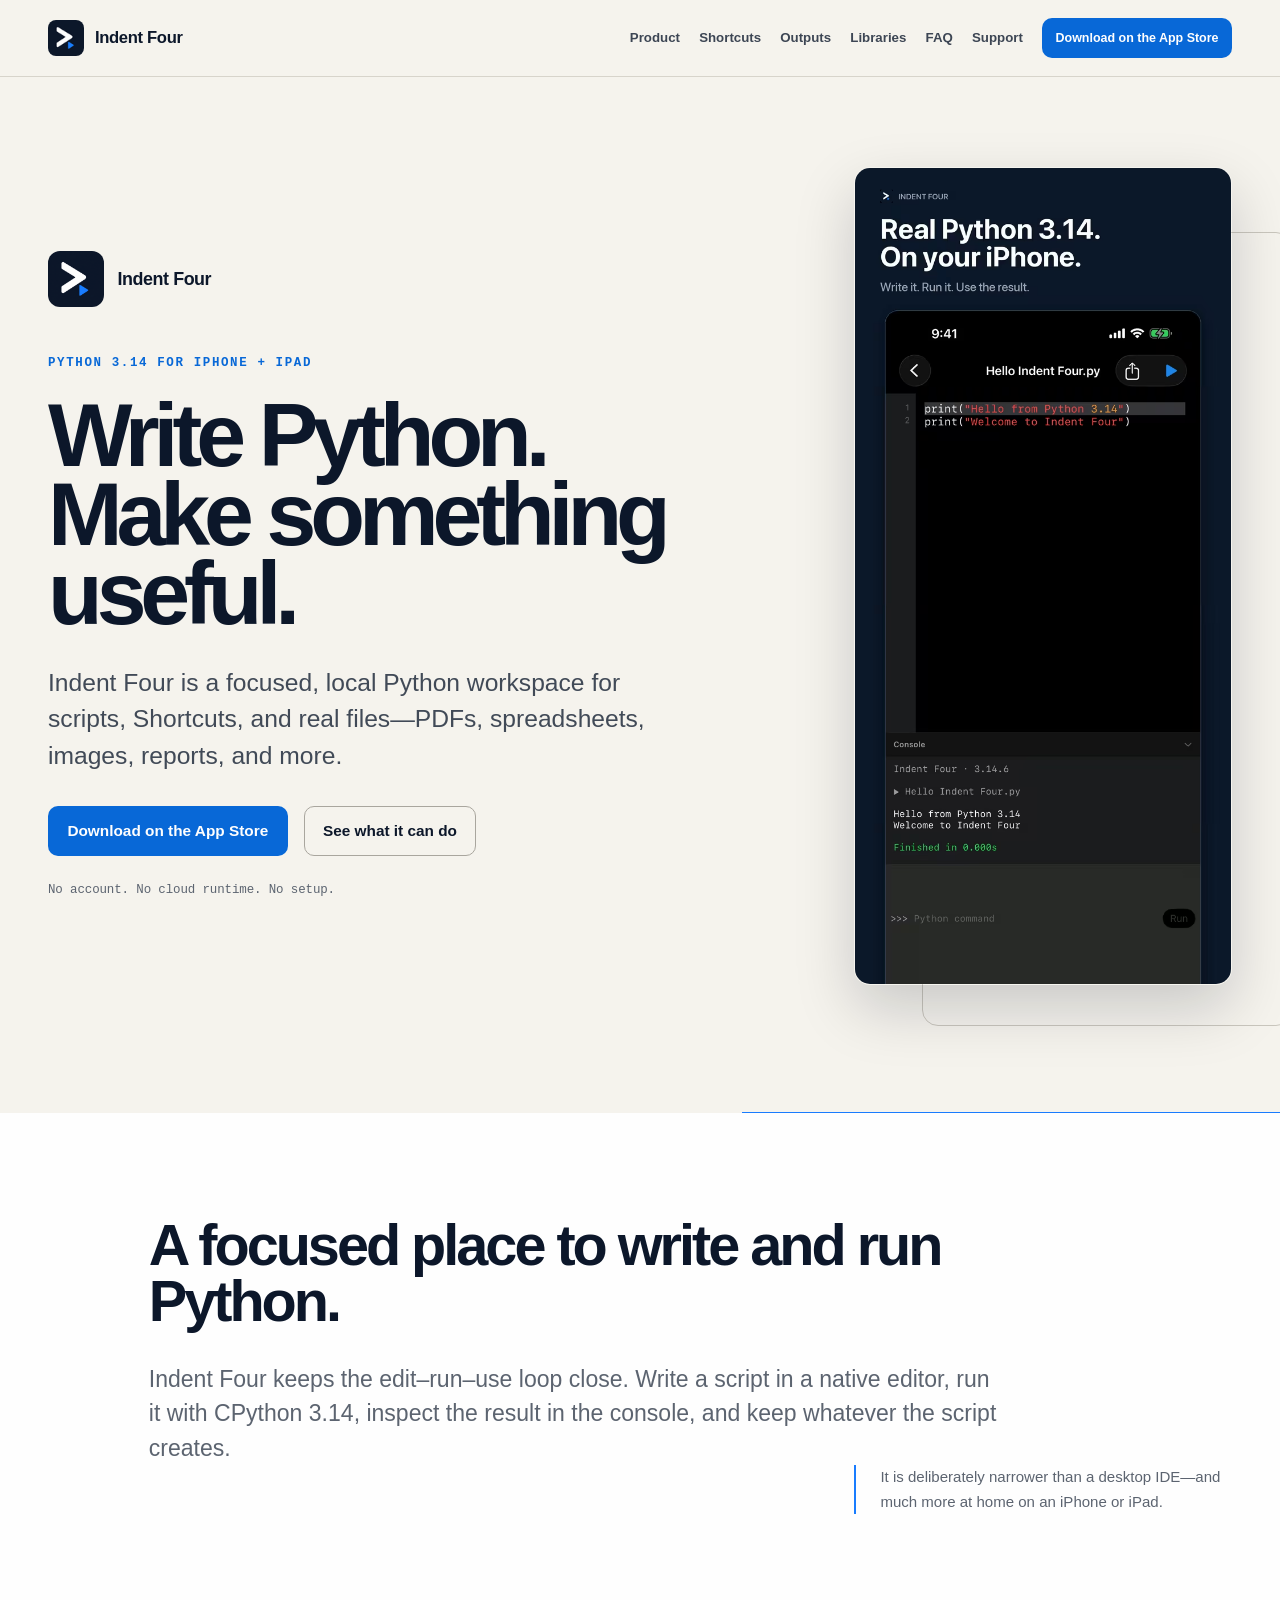
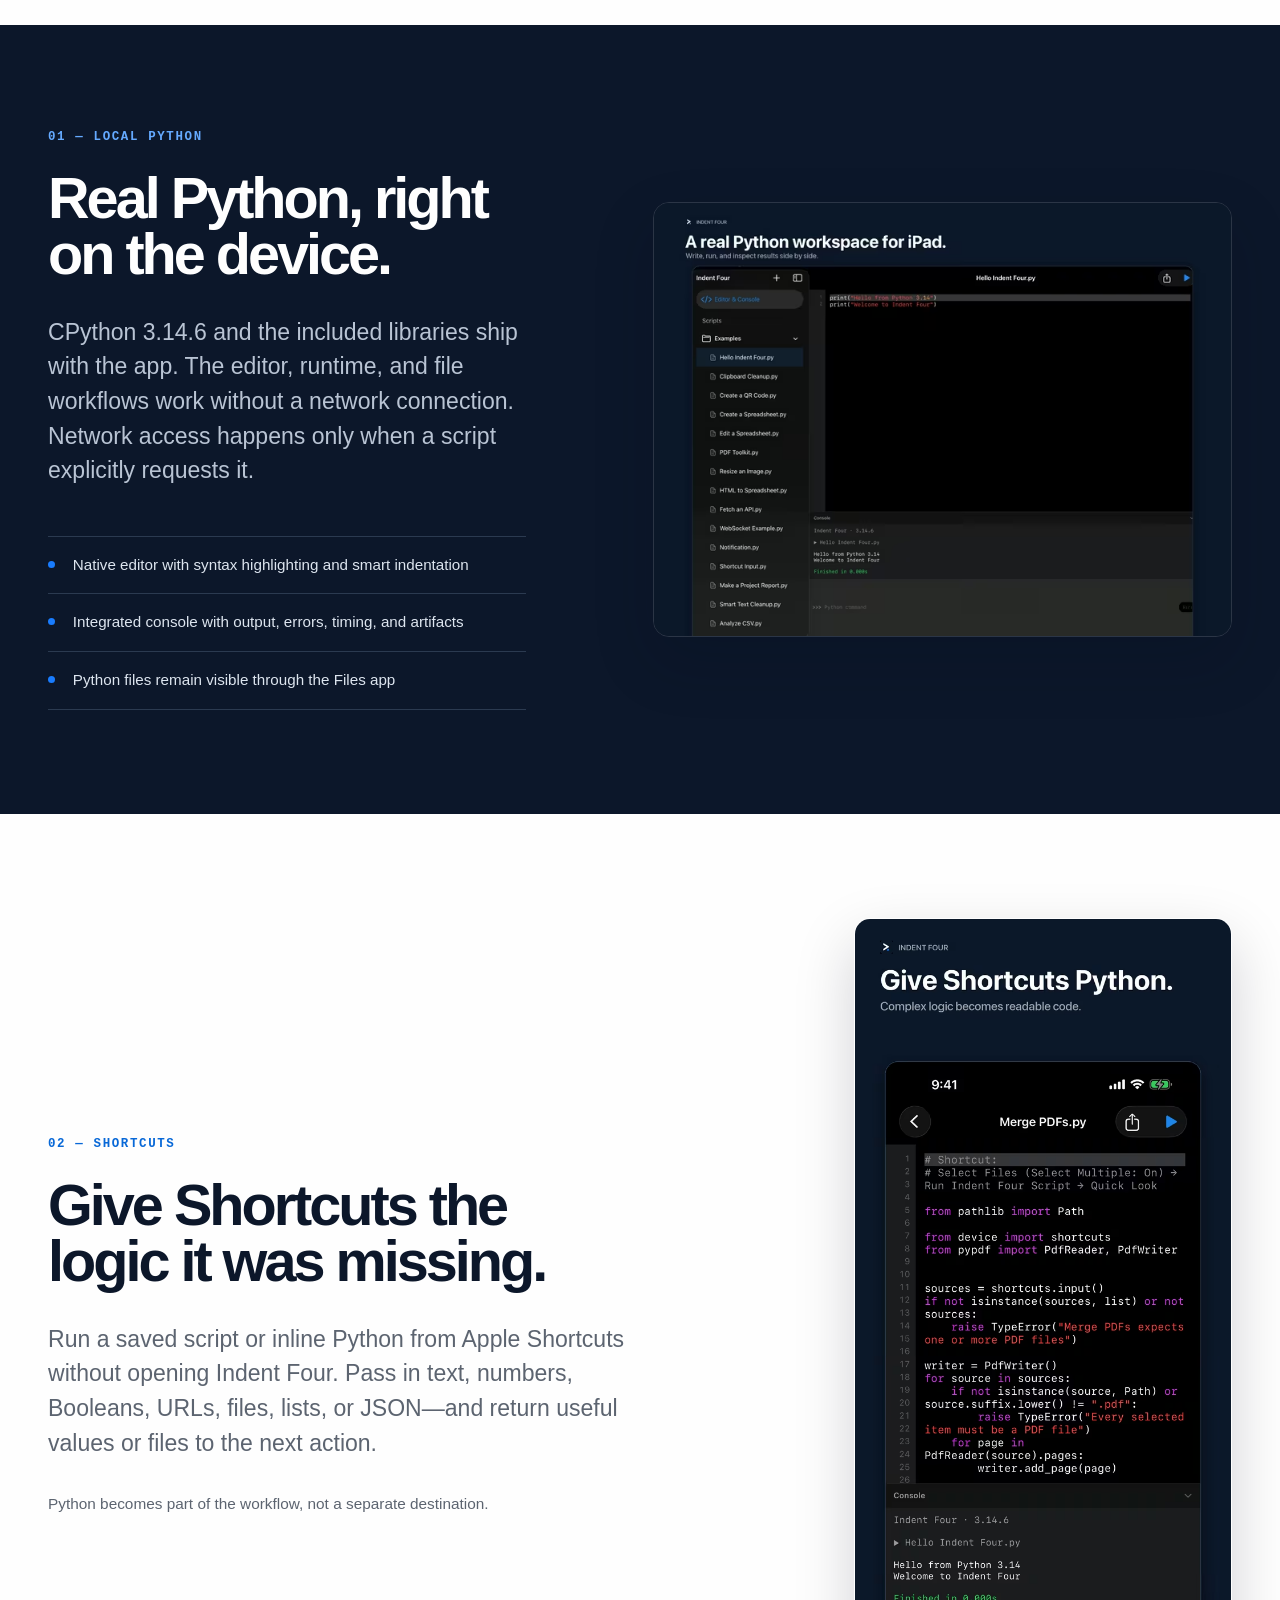
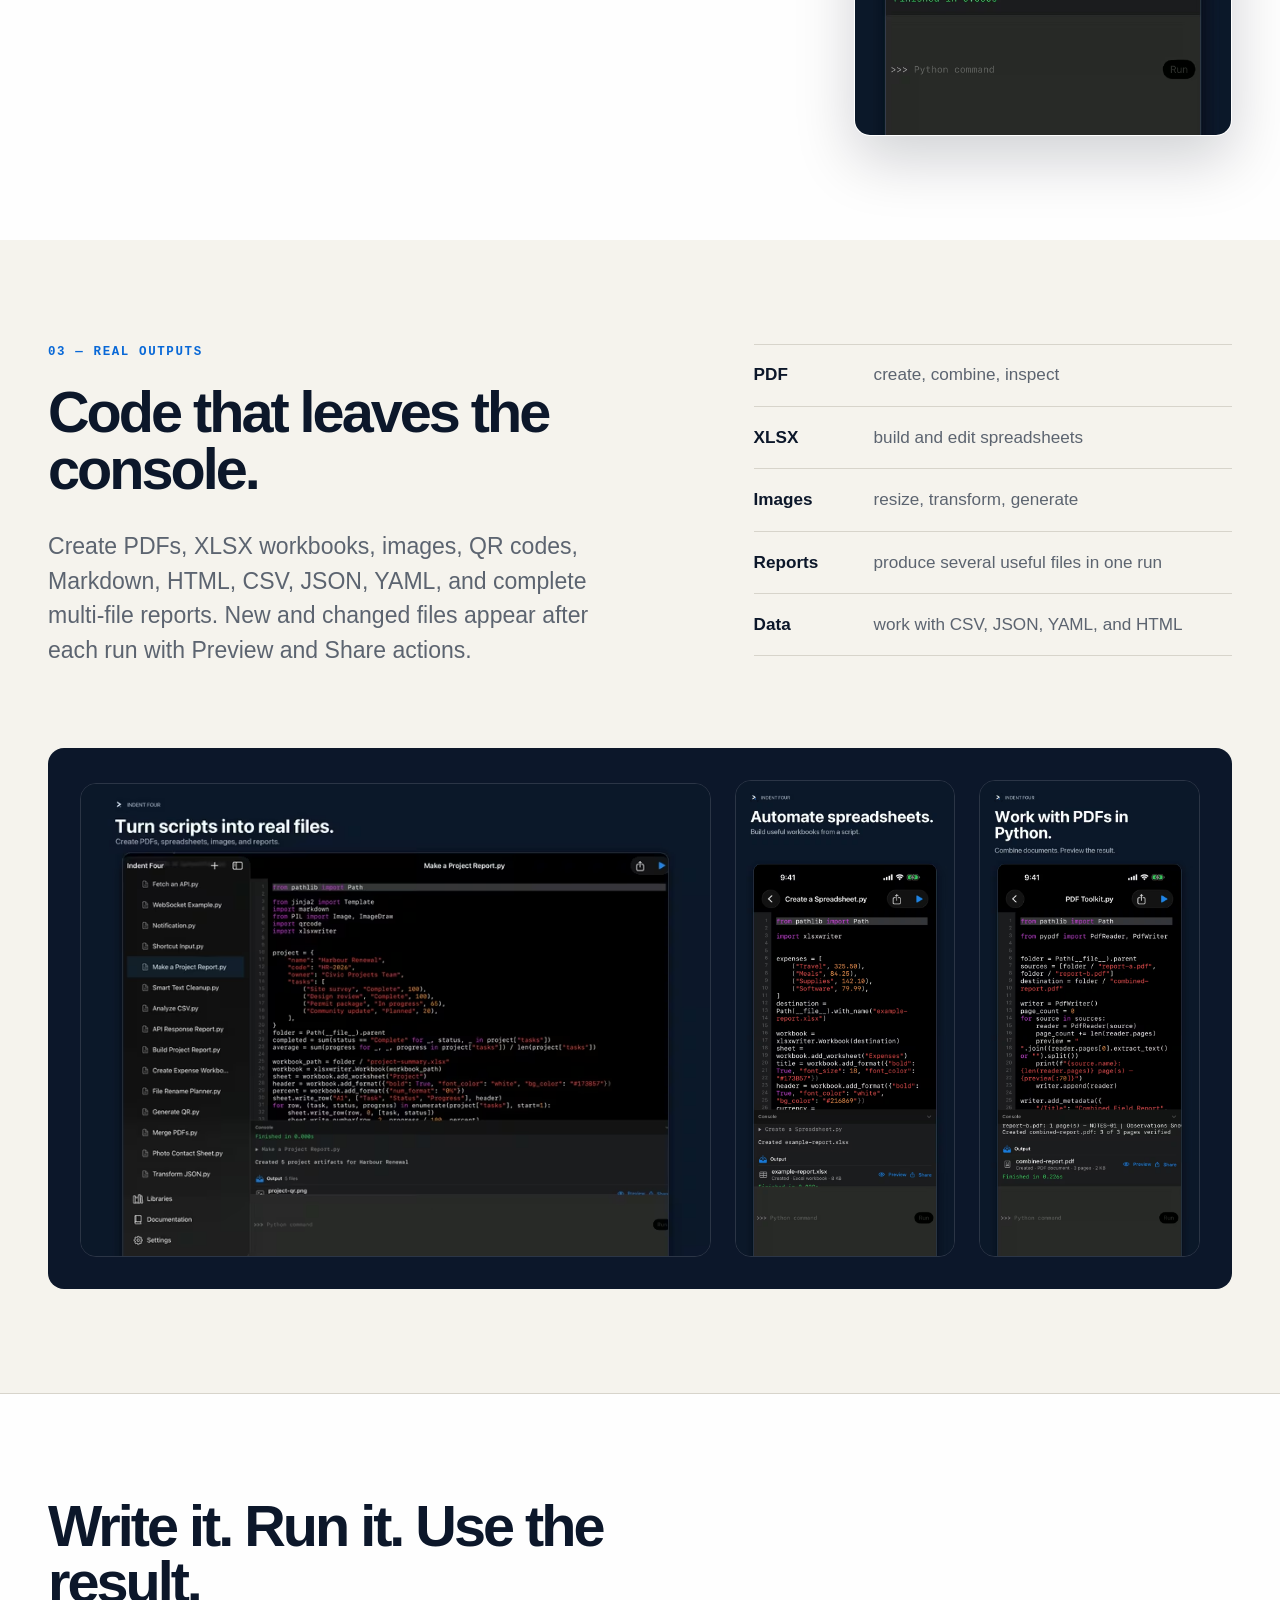
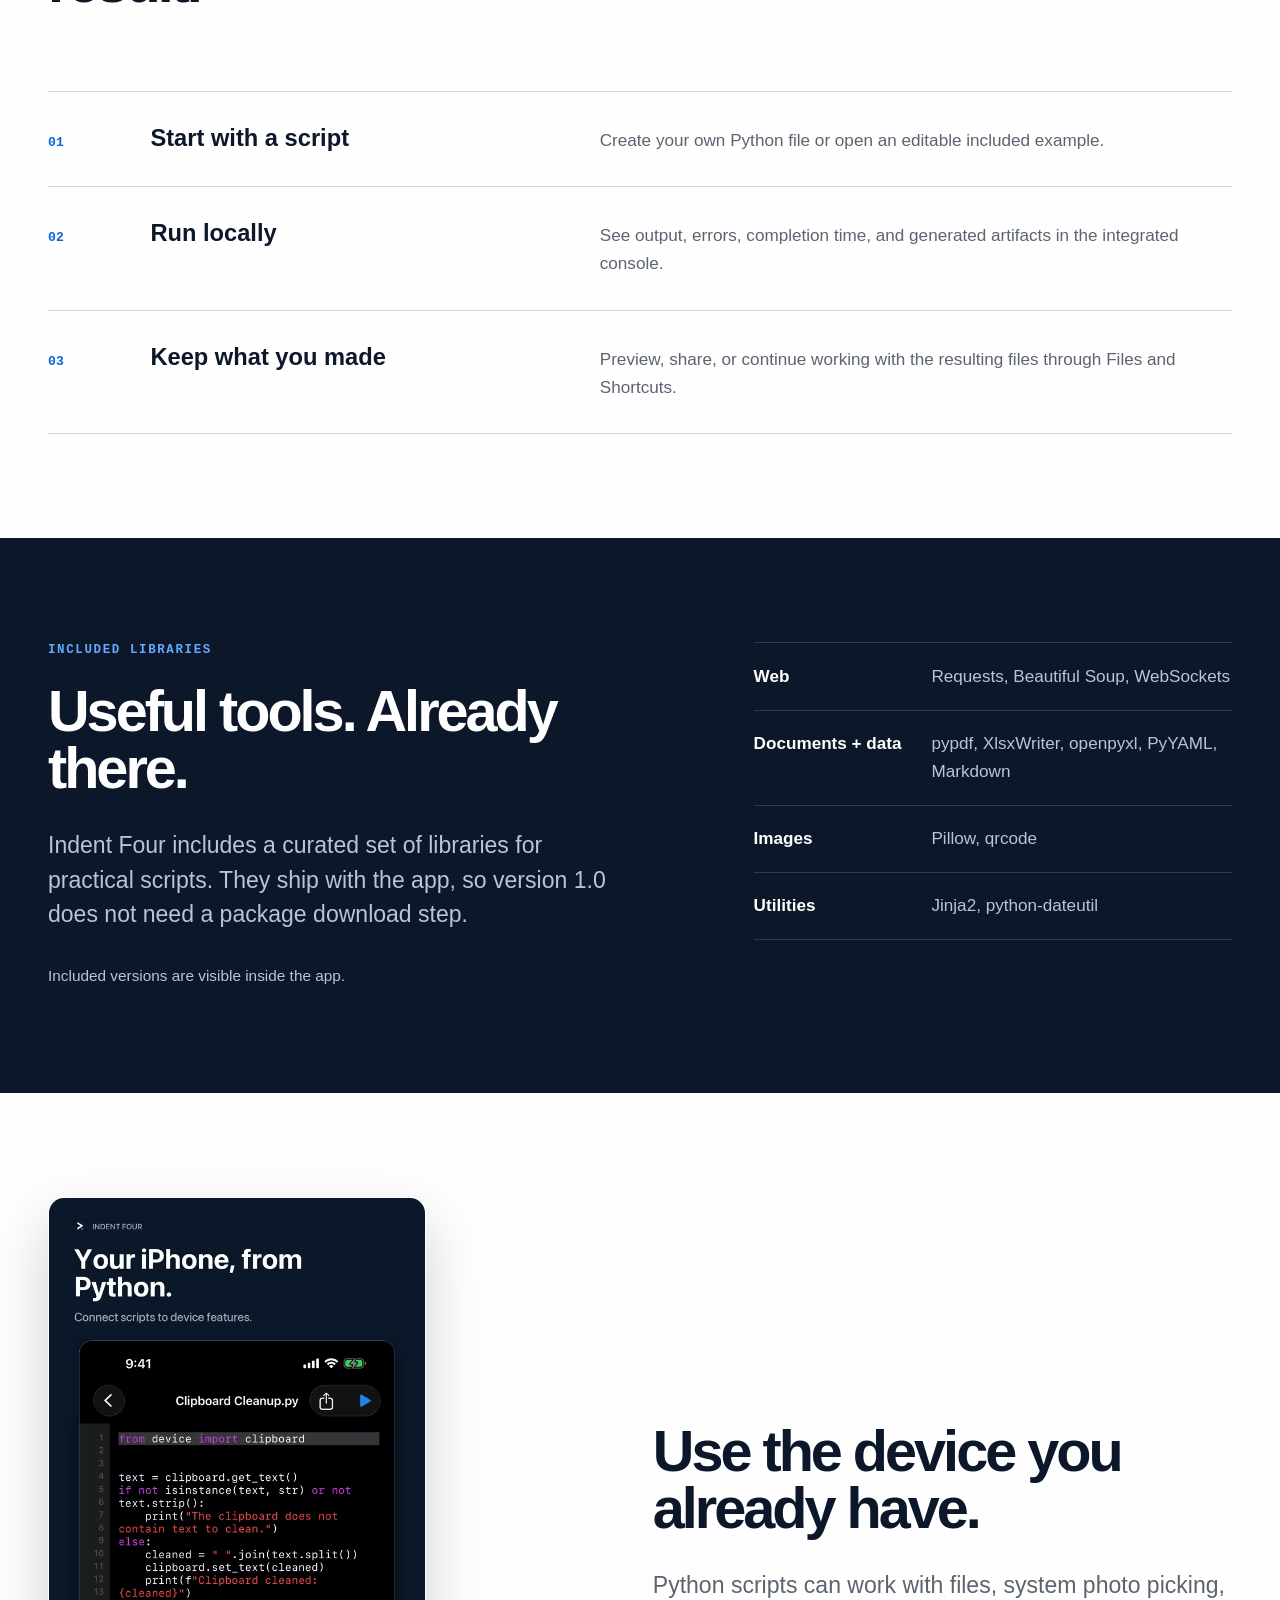
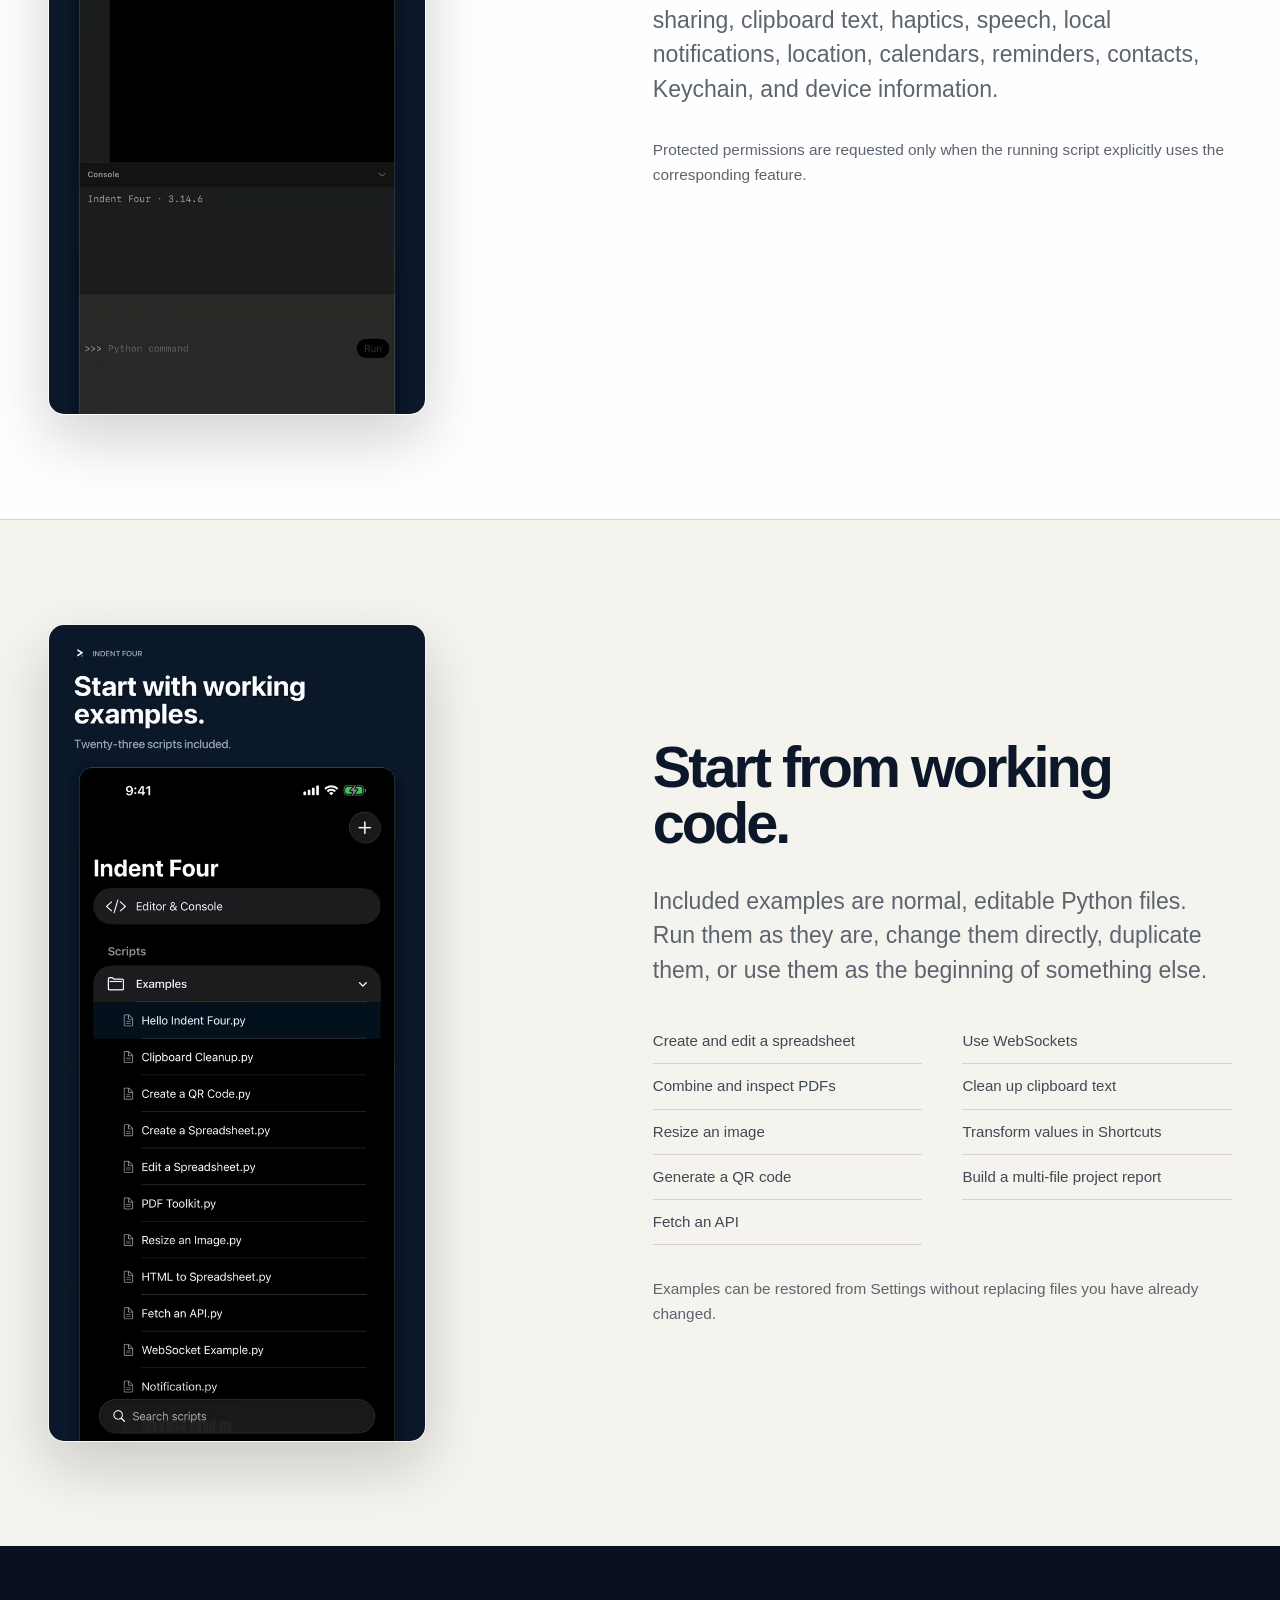
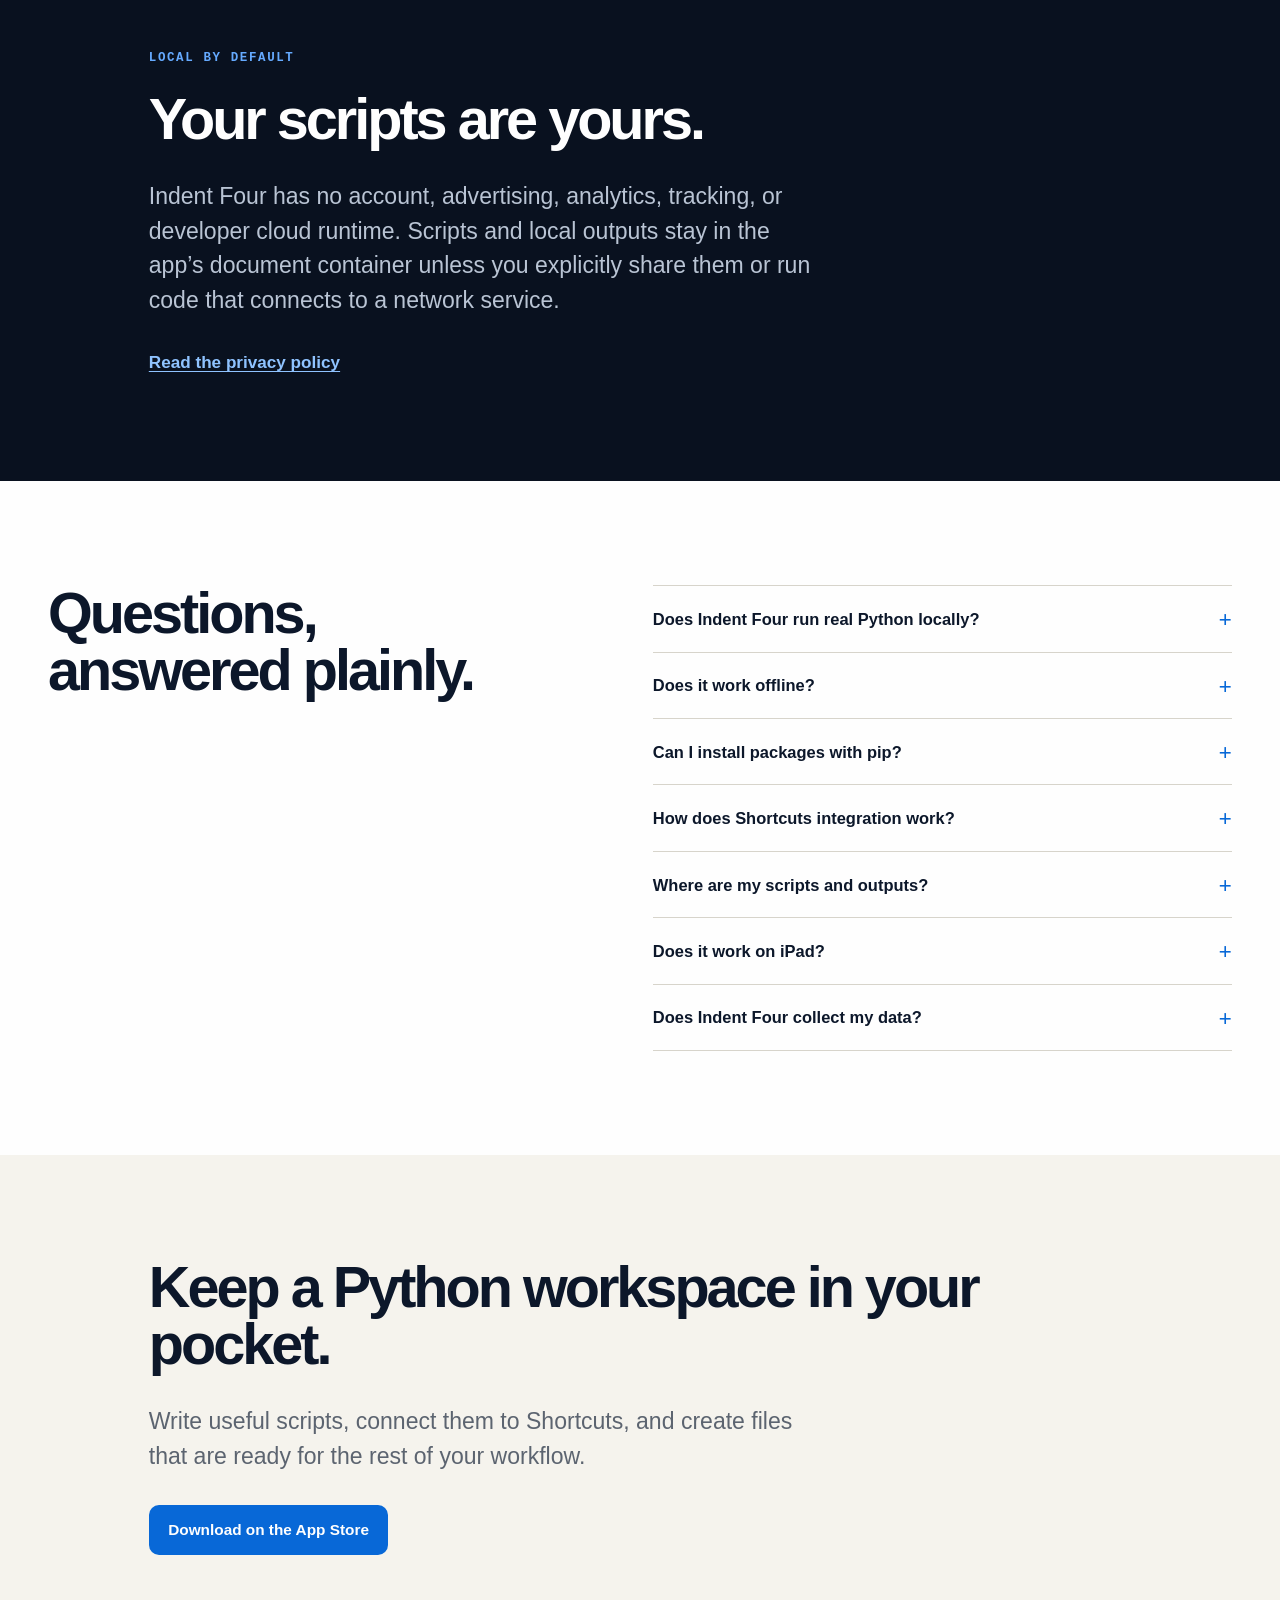
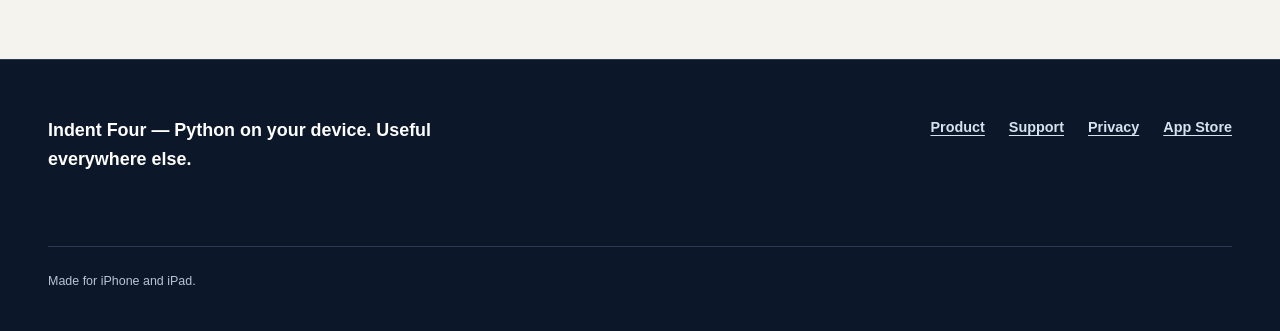
==== commit 2e8acc4c: "Add App Store and support links" ====
--- a/index.html
+++ b/index.html
@@ -41,7 +41,8 @@
         "name": "Indent Four",
         "applicationCategory": "DeveloperApplication",
         "operatingSystem": "iOS 18 or later; iPadOS 18 or later",
-        "url": "https://indentfour.app/"
+        "url": "https://indentfour.app/",
+        "downloadUrl": "https://apps.apple.com/us/app/indent-four/id6805477295"
       }
     </script>
     <script type="application/ld+json">
@@ -128,7 +129,7 @@
             <li><a href="#libraries">Libraries</a></li>
             <li><a href="#faq">FAQ</a></li>
             <li><a href="/support/">Support</a></li>
-            <li><span class="button release-status nav-cta">Coming to the App Store</span></li>
+            <li><a class="button button-primary nav-cta" href="https://apps.apple.com/us/app/indent-four/id6805477295">Download on the App Store</a></li>
           </ul>
         </nav>
       </div>
@@ -146,7 +147,7 @@
             <h1 id="hero-heading">Write Python. Make something useful.</h1>
             <p class="hero-body">Indent Four is a focused, local Python workspace for scripts, Shortcuts, and real files—PDFs, spreadsheets, images, reports, and more.</p>
             <div class="button-row">
-              <span class="button release-status nav-cta">Coming to the App Store</span>
+              <a class="button button-primary nav-cta" href="https://apps.apple.com/us/app/indent-four/id6805477295">Download on the App Store</a>
               <a class="button button-secondary" href="#product">See what it can do</a>
             </div>
             <p class="hero-note">No account. No cloud runtime. No setup.</p>
@@ -387,7 +388,7 @@
           <div class="final-cta-inner">
             <h2 class="section-heading" id="final-heading">Keep a Python workspace in your pocket.</h2>
             <p class="lead">Write useful scripts, connect them to Shortcuts, and create files that are ready for the rest of your workflow.</p>
-            <div class="button-row"><span class="button release-status nav-cta">Coming to the App Store</span></div>
+            <div class="button-row"><a class="button button-primary nav-cta" href="https://apps.apple.com/us/app/indent-four/id6805477295">Download on the App Store</a></div>
           </div>
         </div>
       </section>
@@ -401,7 +402,7 @@
             <a href="/#product">Product</a>
             <a href="/support/">Support</a>
             <a href="/privacy/">Privacy</a>
-
+            <a href="https://apps.apple.com/us/app/indent-four/id6805477295">App Store</a>
           </nav>
         </div>
         <div class="footer-meta">
--- a/assets/site.css
+++ b/assets/site.css
@@ -333,6 +333,11 @@
   color: var(--ink);
 }
 
+.nav-list a.button-primary,
+.nav-list a.button-primary:hover {
+  color: var(--white);
+}
+
 .nav-list .nav-cta,
 .nav-list .release-status {
   min-height: 2.45rem;
